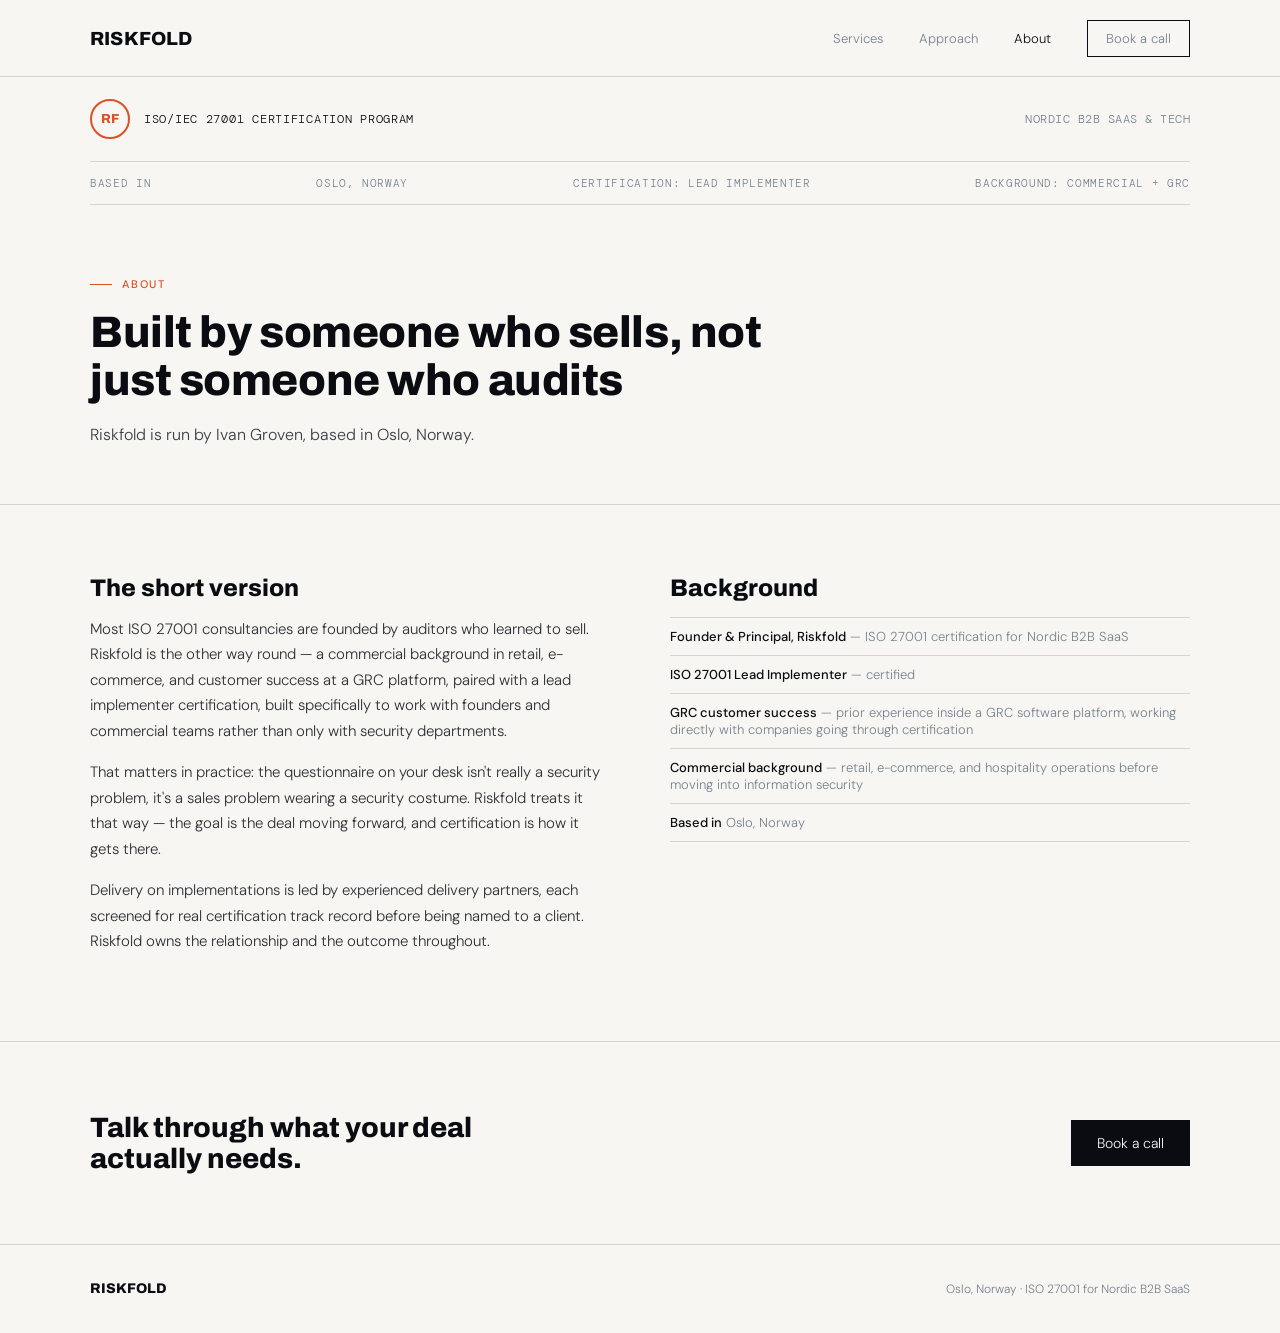
==== about.html @ 36ae2f42 "Add files via upload added favicons" ====
<!DOCTYPE html>
<html lang="en">
<head>
<meta charset="UTF-8">
<meta name="viewport" content="width=device-width, initial-scale=1">
<title>About — Riskfold</title>
<meta name="description" content="Riskfold is built and run by Ivan Groven, based in Oslo, Norway.">
<link rel="preconnect" href="https://fonts.googleapis.com">
<link href="https://fonts.googleapis.com/css2?family=Archivo:wght@500;700;800;900&family=DM+Sans:opsz,wght@9..40,300;9..40,400;9..40,500&family=DM+Mono:wght@400;500&display=swap" rel="stylesheet">
<link rel="stylesheet" href="styles.css">
<script>
  window.va = window.va || function () { (window.vaq = window.vaq || []).push(arguments); };
</script>
<script defer src="/_vercel/insights/script.js"></script>
<link rel="icon" href="favicon.ico" sizes="any">
<link rel="icon" type="image/png" sizes="32x32" href="favicon-32x32.png">
<link rel="icon" type="image/png" sizes="16x16" href="favicon-16x16.png">
<link rel="apple-touch-icon" sizes="180x180" href="apple-touch-icon.png">
</head>
<body>

<nav>
  <div class="wrap">
    <a class="word" href="index.html">RISKFOLD</a>
    <div class="navlinks">
      <a href="services.html">Services</a>
      <a href="approach.html">Approach</a>
      <a href="about.html" class="active">About</a>
      <a class="nav-cta" href="contact.html">Book a call</a>
    </div>
  </div>
</nav>

<div class="wrap">
  <div class="badgebar">
    <div class="badgebar-l"><div class="badge-circle">RF</div><div class="badgebar-tag">ISO/IEC 27001 Certification Program</div></div>
    <div class="badgebar-r">Nordic B2B SaaS &amp; Tech</div>
  </div>
  <div class="specbar">
    <span>Based In</span>
    <span>Oslo, Norway</span>
    <span>Certification: Lead Implementer</span>
    <span>Background: Commercial + GRC</span>
  </div>
</div>

<section class="pagehead">
  <div class="wrap">
    <div class="eyebrow">About</div>
    <h1 class="page-h disp">Built by someone who sells, not just someone who audits</h1>
    <p class="page-sub">Riskfold is run by Ivan Groven, based in Oslo, Norway.</p>
  </div>
</section>

<section class="bio">
  <div class="wrap bio-grid">
    <div>
      <h2 class="disp">The short version</h2>
      <p>Most ISO 27001 consultancies are founded by auditors who learned to sell. Riskfold is the other way round — a commercial background in retail, e-commerce, and customer success at a GRC platform, paired with a lead implementer certification, built specifically to work with founders and commercial teams rather than only with security departments.</p>
      <p>That matters in practice: the questionnaire on your desk isn't really a security problem, it's a sales problem wearing a security costume. Riskfold treats it that way — the goal is the deal moving forward, and certification is how it gets there.</p>
      <p>Delivery on implementations is led by experienced delivery partners, each screened for real certification track record before being named to a client. Riskfold owns the relationship and the outcome throughout.</p>
    </div>
    <div>
      <h2 class="disp">Background</h2>
      <ul class="creds">
        <li><b>Founder &amp; Principal, Riskfold</b> — ISO 27001 certification for Nordic B2B SaaS</li>
        <li><b>ISO 27001 Lead Implementer</b> — certified</li>
        <li><b>GRC customer success</b> — prior experience inside a GRC software platform, working directly with companies going through certification</li>
        <li><b>Commercial background</b> — retail, e-commerce, and hospitality operations before moving into information security</li>
        <li><b>Based in</b> Oslo, Norway</li>
      </ul>
    </div>
  </div>
</section>

<section class="strip">
  <div class="wrap strip-grid">
    <div class="strip-h disp">Talk through what your deal actually needs.</div>
    <a class="cta-primary" href="contact.html">Book a call</a>
  </div>
</section>

<footer>
  <div class="wrap foot-grid">
    <div class="foot-word">RISKFOLD</div>
    <div class="foot-meta">Oslo, Norway · ISO 27001 for Nordic B2B SaaS</div>
  </div>
</footer>

</body>
</html>
---- styles.css ----
:root{
  --paper:#F7F6F3;
  --ink:#0A0C12;
  --steel:#76828E;
  --hairline:#D8D5CE;
  --accent:#DB5227;
  --dark:#0A0C12;
  --dark-line:#2B2E38;
}
*{box-sizing:border-box;margin:0;padding:0;}
html{scroll-behavior:smooth;}
body{
  background:var(--paper);
  color:var(--ink);
  font-family:'DM Sans',sans-serif;
  font-weight:300;
  -webkit-font-smoothing:antialiased;
}
.disp{font-family:'Archivo',sans-serif;}
.mono{font-family:'DM Mono',monospace;}
a{color:inherit;}
.wrap{max-width:1180px;margin:0 auto;padding:0 40px;}
@media (max-width:720px){ .wrap{padding:0 20px;} }

/* NAV */
nav{border-bottom:1px solid var(--hairline);}
nav .wrap{display:flex;align-items:center;justify-content:space-between;height:76px;}
.word{font-family:'Archivo',sans-serif;font-weight:800;font-size:19px;letter-spacing:.01em;text-decoration:none;color:var(--ink);}
.navlinks{display:flex;gap:36px;align-items:center;}
.navlinks a{font-size:13px;color:var(--steel);text-decoration:none;}
.navlinks a:hover, .navlinks a.active{color:var(--ink);}
.nav-cta{
  font-size:13px;color:var(--ink);border:1px solid var(--ink);padding:9px 18px;
  text-decoration:none;transition:background .15s,color .15s;
}
.nav-cta:hover{background:var(--accent);border-color:var(--accent);color:var(--paper);}
@media (max-width:720px){ .navlinks a:not(.nav-cta){display:none;} }

/* BADGE / SPEC BAR (all pages) */
.badgebar{padding:22px 0;border-bottom:1px solid var(--hairline);display:flex;justify-content:space-between;align-items:center;gap:16px;flex-wrap:wrap;}
.badgebar-l{display:flex;align-items:center;gap:14px;}
.badge-circle{width:40px;height:40px;flex:none;border-radius:50%;border:2px solid var(--accent);display:flex;align-items:center;justify-content:center;font-family:'Archivo',sans-serif;font-weight:800;font-size:13px;letter-spacing:-0.01em;color:var(--accent);}
.badgebar-tag{font-family:'DM Mono',monospace;font-size:12px;letter-spacing:.06em;text-transform:uppercase;color:var(--ink);}
.badgebar-r{font-family:'DM Mono',monospace;font-size:12px;letter-spacing:.04em;text-transform:uppercase;color:var(--steel);}
@media (max-width:720px){ .badgebar-r{display:none;} }
.specbar{padding:14px 0;border-bottom:1px solid var(--hairline);display:flex;justify-content:space-between;flex-wrap:wrap;gap:10px 24px;}
.specbar span{font-family:'DM Mono',monospace;font-size:11px;letter-spacing:.06em;color:var(--steel);text-transform:uppercase;}
@media (max-width:900px){ .specbar span:nth-child(n+3){display:none;} }

/* PAGE HEADER (interior pages) */
.pagehead{padding:72px 0 56px;border-bottom:1px solid var(--hairline);}
.eyebrow{
  font-size:11px;letter-spacing:.16em;text-transform:uppercase;color:var(--accent);
  font-weight:500;margin-bottom:18px;display:flex;align-items:center;gap:10px;
}
.eyebrow::before{content:'';width:22px;height:1px;background:var(--accent);}
h1.page-h{font-size:44px;line-height:1.08;font-weight:800;letter-spacing:-.01em;margin-bottom:18px;max-width:760px;}
@media (max-width:720px){ h1.page-h{font-size:32px;} }
.page-sub{font-size:16px;line-height:1.6;color:#3A3D44;max-width:560px;}

/* HERO (home only) */
.hero{padding:96px 0 80px;border-bottom:1px solid var(--hairline);}
.hero-grid{display:grid;grid-template-columns:1.15fr 0.85fr;gap:60px;align-items:center;}
@media (max-width:900px){ .hero-grid{grid-template-columns:1fr;} }
h1.hero-h{font-size:56px;line-height:1.04;font-weight:800;letter-spacing:-.01em;margin-bottom:22px;}
@media (max-width:720px){ h1.hero-h{font-size:38px;} }
.hero-sub{font-size:16px;line-height:1.6;color:#3A3D44;max-width:440px;margin-bottom:32px;}
.cta-row{display:flex;gap:14px;align-items:center;flex-wrap:wrap;}
.cta-primary{
  background:var(--ink);color:var(--paper);font-size:14px;padding:14px 26px;
  text-decoration:none;display:inline-block;transition:background .15s;border:none;cursor:pointer;
  font-family:'DM Sans',sans-serif;
}
.cta-primary:hover{background:var(--accent);}
.cta-secondary{font-size:14px;color:var(--ink);text-decoration:none;border-bottom:1px solid var(--ink);padding-bottom:2px;}
.schematic{width:100%;height:auto;}

/* STATS */
.stats{padding:64px 0;border-bottom:1px solid var(--hairline);}
.stats-head{font-size:14px;color:var(--steel);max-width:520px;margin-bottom:44px;line-height:1.6;}
.stat-row{display:grid;grid-template-columns:repeat(3,1fr);gap:40px;}
@media (max-width:720px){ .stat-row{grid-template-columns:1fr;gap:32px;} }
.stat{border-left:1px solid var(--hairline);padding-left:20px;}
.stat-num{font-family:'Archivo',sans-serif;font-weight:800;font-size:42px;line-height:1;
  font-variant-numeric:tabular-nums;letter-spacing:-.01em;}
.stat-num .accent{color:var(--accent);}
.stat-label{font-size:13px;color:var(--steel);margin-top:10px;line-height:1.5;}

/* SPEC / SIGNATURE TABLE */
.spec{background:var(--dark);color:#EDEDEB;padding:80px 0;}
.spec-head{margin-bottom:44px;}
.spec-eyebrow{font-size:11px;letter-spacing:.16em;text-transform:uppercase;color:var(--accent);font-weight:500;margin-bottom:14px;}
.spec-title{font-family:'Archivo',sans-serif;font-weight:800;font-size:32px;margin-bottom:10px;}
.spec-desc{font-size:14px;color:#9BA0AA;max-width:460px;line-height:1.6;}
.spec-table{width:100%;border-collapse:collapse;font-size:13.5px;}
.spec-table th{text-align:left;font-family:'Archivo',sans-serif;font-weight:700;font-size:14px;
  padding:16px 18px;border-bottom:1px solid var(--dark-line);vertical-align:bottom;}
.spec-table th.tier-h{color:#fff;}
.spec-table th.tier-h .sub{display:block;font-family:'DM Sans',sans-serif;font-weight:300;font-size:11.5px;color:#9BA0AA;margin-top:5px;}
.spec-table td{padding:14px 18px;border-bottom:1px solid var(--dark-line);color:#C7CAD1;vertical-align:top;}
.spec-table td:first-child, .spec-table th:first-child{color:#8B909A;font-size:12px;text-transform:uppercase;letter-spacing:.06em;width:150px;}
.spec-table tr td.featured, .spec-table th.featured{background:rgba(219,82,39,0.08);}
.spec-table th.featured{color:#fff;}
.spec-table .tag{font-size:10px;letter-spacing:.08em;text-transform:uppercase;color:var(--accent);display:block;margin-bottom:4px;}
@media (max-width:900px){
  .spec-table{font-size:12px;}
  .spec-table td, .spec-table th{padding:10px 10px;}
  .spec-table td:first-child, .spec-table th:first-child{width:90px;}
}

/* SERVICE TIER CARDS (services page) */
.tiers{padding:70px 0;border-bottom:1px solid var(--hairline);}
.tier-list{display:flex;flex-direction:column;}
.tier-card{display:grid;grid-template-columns:44px 1fr 220px;gap:28px;padding:36px 0;border-top:1px solid var(--hairline);}
.tier-card:last-child{border-bottom:1px solid var(--hairline);}
@media (max-width:800px){ .tier-card{grid-template-columns:1fr;gap:12px;} }
.tier-idx{font-family:'DM Mono',monospace;font-size:13px;color:var(--steel);padding-top:4px;}
.tier-body h3{font-family:'Archivo',sans-serif;font-weight:700;font-size:21px;margin-bottom:8px;}
.tier-body p{font-size:14.5px;line-height:1.65;color:#3A3D44;max-width:520px;margin-bottom:14px;}
.tier-body .cta-primary{padding:13px 110px;font-size:13px;display:table;margin:4px auto 0;}
.tier-meta{font-size:12px;color:var(--steel);text-align:right;}
.tier-meta span{display:block;margin-bottom:6px;}
.tier-meta b{color:var(--ink);font-weight:500;display:block;}
@media (max-width:800px){ .tier-meta{text-align:left;} .tier-body .cta-primary{margin:4px 0 0;} }

/* TIMELINE (approach page) */
.timeline{padding:70px 0;border-bottom:1px solid var(--hairline);}
.tl-item{display:grid;grid-template-columns:80px 1fr;gap:24px;padding:28px 0;border-top:1px solid var(--hairline);}
.tl-item:last-child{border-bottom:1px solid var(--hairline);}
@media (max-width:700px){ .tl-item{grid-template-columns:1fr;gap:6px;} }
.tl-num{font-family:'Archivo',sans-serif;font-weight:800;font-size:22px;color:var(--accent);}
.tl-body h3{font-family:'Archivo',sans-serif;font-weight:700;font-size:17px;margin-bottom:8px;}
.tl-body p{font-size:14px;line-height:1.65;color:#3A3D44;max-width:600px;}

/* CALLOUT (used on approach/about) */
.callout{background:#EFEDE7;border-left:2px solid var(--accent);padding:24px 28px;margin:0 0 4px;}
.callout p{font-size:14px;line-height:1.65;color:#2E3036;}
.callout p strong{color:var(--ink);}

/* ABOUT bio */
.bio{padding:70px 0;border-bottom:1px solid var(--hairline);}
.bio-grid{display:grid;grid-template-columns:1fr 1fr;gap:60px;}
@media (max-width:800px){ .bio-grid{grid-template-columns:1fr;} }
.bio-grid h2{font-family:'Archivo',sans-serif;font-weight:800;font-size:24px;margin-bottom:16px;}
.bio-grid p{font-size:15px;line-height:1.7;color:#2E3036;margin-bottom:16px;}
.creds{list-style:none;margin-top:8px;}
.creds li{font-size:13px;color:var(--steel);padding:10px 0;border-top:1px solid var(--hairline);}
.creds li:last-child{border-bottom:1px solid var(--hairline);}
.creds li b{color:var(--ink);font-weight:500;}

/* CONTACT */
.contact-wrap{padding:70px 0;border-bottom:1px solid var(--hairline);}
.contact-grid{display:grid;grid-template-columns:1fr 1fr;gap:60px;}
@media (max-width:800px){ .contact-grid{grid-template-columns:1fr;} }
.contact-info h2{font-family:'Archivo',sans-serif;font-weight:800;font-size:22px;margin-bottom:14px;}
.contact-info p{font-size:14.5px;line-height:1.7;color:#3A3D44;margin-bottom:26px;max-width:400px;}
.contact-list{list-style:none;}
.contact-list li{padding:12px 0;border-top:1px solid var(--hairline);font-size:13.5px;}
.contact-list li:last-child{border-bottom:1px solid var(--hairline);}
.contact-list span{display:block;color:var(--steel);font-size:11px;text-transform:uppercase;letter-spacing:.06em;margin-bottom:3px;}
.contact-list a{text-decoration:none;color:var(--ink);}
.contact-list a:hover{color:var(--accent);}

.form-group{margin-bottom:18px;}
.form-group label{display:block;font-size:12px;color:var(--steel);text-transform:uppercase;letter-spacing:.06em;margin-bottom:7px;}
.form-group input, .form-group textarea{
  width:100%;border:1px solid var(--hairline);background:#fff;padding:12px 14px;
  font-family:'DM Sans',sans-serif;font-size:14px;color:var(--ink);outline:none;
}
.form-group input:focus, .form-group textarea:focus{border-color:var(--ink);}
.form-group textarea{resize:vertical;min-height:110px;}
.form-note{font-size:12px;color:var(--steel);margin-top:14px;}

/* CTA STRIP */
.strip{padding:70px 0;border-bottom:1px solid var(--hairline);}
.strip-grid{display:flex;justify-content:space-between;align-items:center;gap:30px;flex-wrap:wrap;}
.strip-h{font-family:'Archivo',sans-serif;font-weight:800;font-size:28px;max-width:480px;}

/* FOOTER */
footer{padding:36px 0;}
.foot-grid{display:flex;justify-content:space-between;align-items:center;flex-wrap:wrap;gap:12px;}
.foot-word{font-family:'Archivo',sans-serif;font-weight:800;font-size:14px;}
.foot-meta{font-size:12px;color:var(--steel);}
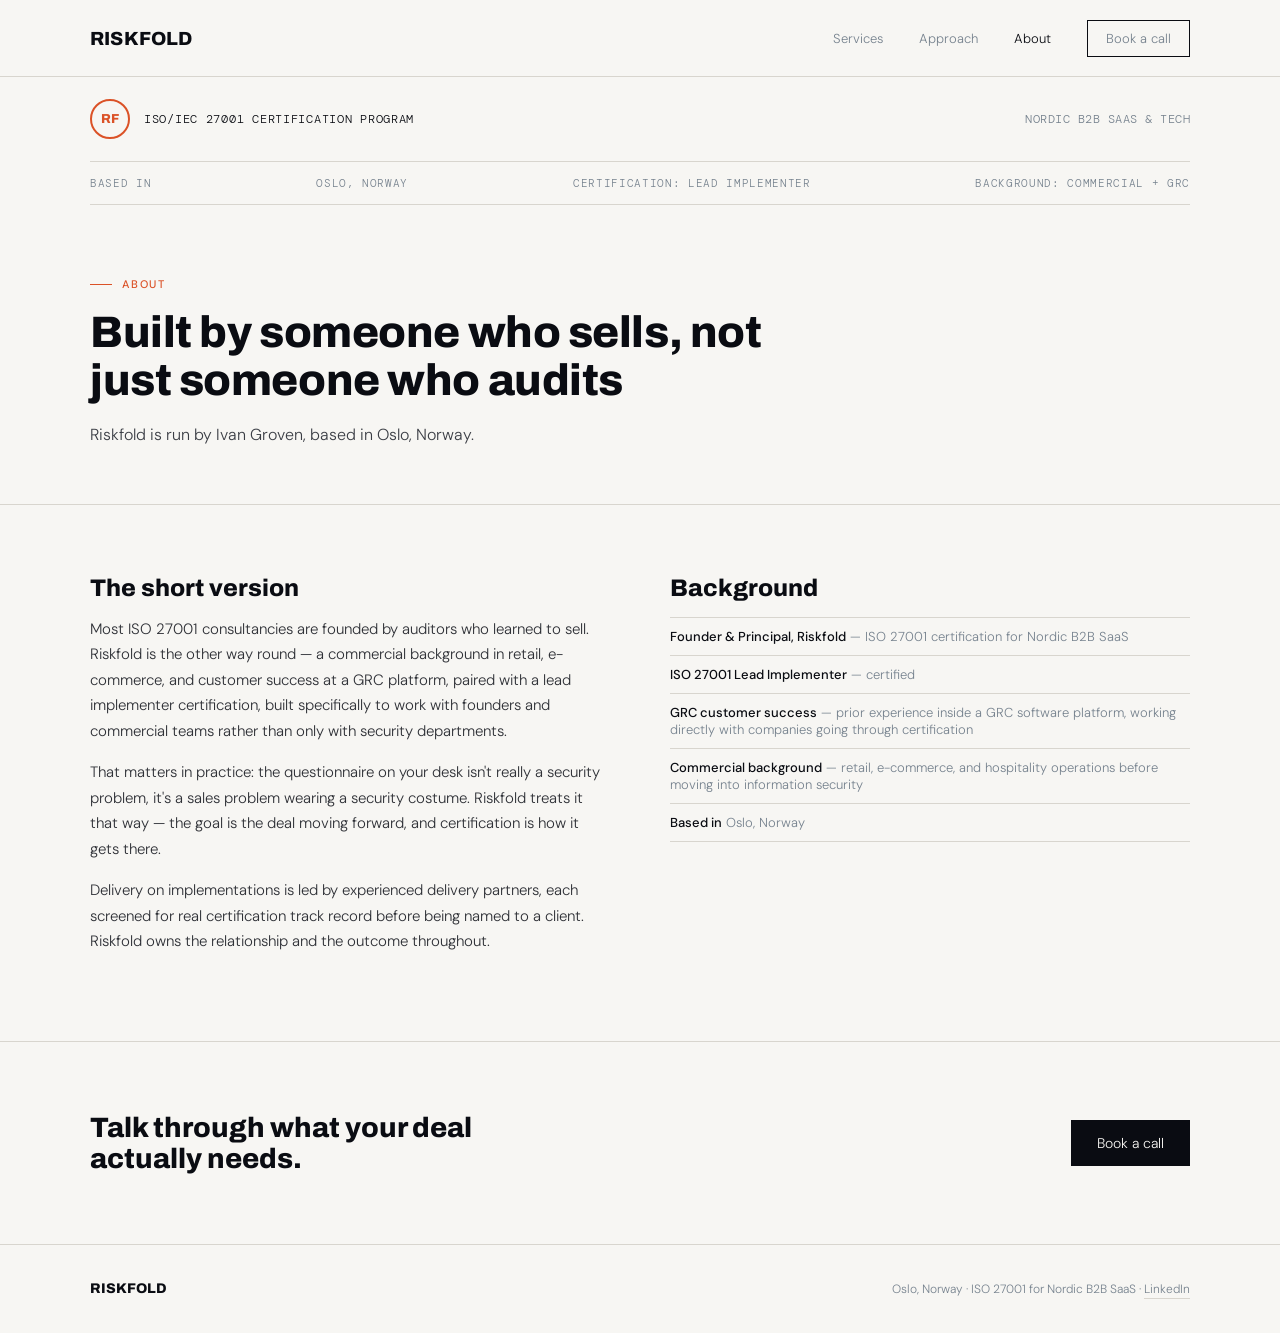
==== commit 79e7385c: "updated with linkedin" ====
--- a/about.html
+++ b/about.html
@@ -16,6 +16,7 @@
 <link rel="icon" type="image/png" sizes="32x32" href="favicon-32x32.png">
 <link rel="icon" type="image/png" sizes="16x16" href="favicon-16x16.png">
 <link rel="apple-touch-icon" sizes="180x180" href="apple-touch-icon.png">
+<script src="nav.js" defer></script>
 </head>
 <body>
 
@@ -28,12 +29,22 @@
       <a href="about.html" class="active">About</a>
       <a class="nav-cta" href="contact.html">Book a call</a>
     </div>
+    <button class="nav-toggle" aria-label="Open menu" aria-expanded="false">
+      <span></span><span></span><span></span>
+    </button>
   </div>
 </nav>
+<div class="mobile-menu" id="mobileMenu">
+  <a href="index.html">Home</a>
+  <a href="services.html">Services</a>
+  <a href="approach.html">Approach</a>
+  <a href="about.html">About</a>
+  <a class="nav-cta-mobile" href="contact.html">Book a call</a>
+</div>
 
 <div class="wrap">
   <div class="badgebar">
-    <div class="badgebar-l"><div class="badge-circle">RF</div><div class="badgebar-tag">ISO/IEC 27001 Certification Program</div></div>
+    <div class="badgebar-l"><a class="badge-circle" href="https://www.linkedin.com/company/riskfold" target="_blank" rel="noopener" aria-label="Riskfold on LinkedIn">RF</a><div class="badgebar-tag">ISO/IEC 27001 Certification Program</div></div>
     <div class="badgebar-r">Nordic B2B SaaS &amp; Tech</div>
   </div>
   <div class="specbar">
@@ -83,7 +94,7 @@
 <footer>
   <div class="wrap foot-grid">
     <div class="foot-word">RISKFOLD</div>
-    <div class="foot-meta">Oslo, Norway · ISO 27001 for Nordic B2B SaaS</div>
+    <div class="foot-meta">Oslo, Norway · ISO 27001 for Nordic B2B SaaS · <a href="https://www.linkedin.com/company/riskfold" target="_blank" rel="noopener">LinkedIn</a></div>
   </div>
 </footer>
 
--- a/styles.css
+++ b/styles.css
@@ -9,13 +9,19 @@
 }
 *{box-sizing:border-box;margin:0;padding:0;}
 html{scroll-behavior:smooth;}
+html{overflow-x:hidden;}
+body{max-width:100%;}
 body{
   background:var(--paper);
   color:var(--ink);
   font-family:'DM Sans',sans-serif;
   font-weight:300;
   -webkit-font-smoothing:antialiased;
-}
+  cursor: url("data:image/svg+xml;utf8,<svg xmlns='http://www.w3.org/2000/svg' width='24' height='24' viewBox='0 0 24 24'><line x1='12' y1='0' x2='12' y2='4' stroke='%230A0C12' stroke-width='1.3'/><line x1='12' y1='20' x2='12' y2='24' stroke='%230A0C12' stroke-width='1.3'/><line x1='0' y1='12' x2='4' y2='12' stroke='%230A0C12' stroke-width='1.3'/><line x1='20' y1='12' x2='24' y2='12' stroke='%230A0C12' stroke-width='1.3'/><circle cx='12' cy='12' r='8' fill='none' stroke='%230A0C12' stroke-width='1.1'/><circle cx='12' cy='12' r='1.8' fill='%23DB5227'/></svg>") 12 12, crosshair;
+}
+a, button, .nav-toggle, [role="button"]{ cursor: pointer; }
+input, textarea{ cursor: text; }
+@media (hover: none){ body{ cursor: auto; } }
 .disp{font-family:'Archivo',sans-serif;}
 .mono{font-family:'DM Mono',monospace;}
 a{color:inherit;}
@@ -23,7 +29,7 @@
 @media (max-width:720px){ .wrap{padding:0 20px;} }
 
 /* NAV */
-nav{border-bottom:1px solid var(--hairline);}
+nav{border-bottom:1px solid var(--hairline);position:sticky;top:0;z-index:100;background:var(--paper);}
 nav .wrap{display:flex;align-items:center;justify-content:space-between;height:76px;}
 .word{font-family:'Archivo',sans-serif;font-weight:800;font-size:19px;letter-spacing:.01em;text-decoration:none;color:var(--ink);}
 .navlinks{display:flex;gap:36px;align-items:center;}
@@ -34,12 +40,39 @@
   text-decoration:none;transition:background .15s,color .15s;
 }
 .nav-cta:hover{background:var(--accent);border-color:var(--accent);color:var(--paper);}
-@media (max-width:720px){ .navlinks a:not(.nav-cta){display:none;} }
+@media (max-width:720px){ .navlinks{display:none;} }
+
+.nav-toggle{
+  display:none;
+  flex-direction:column;
+  justify-content:center;
+  align-items:flex-end;
+  gap:5px;
+  width:32px;height:32px;
+  background:none;border:none;cursor:pointer;padding:0;
+  flex:none;
+}
+.nav-toggle span{
+  display:block;width:24px;height:2px;background:var(--ink);
+  transition:transform .2s ease, opacity .2s ease;
+}
+.nav-toggle.open span:nth-child(1){transform:translateY(7px) rotate(45deg);}
+.nav-toggle.open span:nth-child(2){opacity:0;}
+.nav-toggle.open span:nth-child(3){transform:translateY(-7px) rotate(-45deg);width:24px;}
+@media (max-width:720px){ .nav-toggle{display:flex;} }
+
+.mobile-menu{display:none;flex-direction:column;border-bottom:1px solid var(--hairline);background:var(--paper);position:fixed;top:76px;left:0;right:0;z-index:99;max-height:calc(100vh - 76px);overflow-y:auto;}
+.mobile-menu.open{display:flex;}
+.mobile-menu a{padding:16px 20px;font-size:15px;color:var(--ink);text-decoration:none;border-top:1px solid var(--hairline);}
+.mobile-menu a:first-child{border-top:none;}
+.mobile-menu a.nav-cta-mobile{color:var(--accent);font-weight:500;}
+@media (min-width:721px){ .mobile-menu{display:none !important;} }
 
 /* BADGE / SPEC BAR (all pages) */
 .badgebar{padding:22px 0;border-bottom:1px solid var(--hairline);display:flex;justify-content:space-between;align-items:center;gap:16px;flex-wrap:wrap;}
 .badgebar-l{display:flex;align-items:center;gap:14px;}
-.badge-circle{width:40px;height:40px;flex:none;border-radius:50%;border:2px solid var(--accent);display:flex;align-items:center;justify-content:center;font-family:'Archivo',sans-serif;font-weight:800;font-size:13px;letter-spacing:-0.01em;color:var(--accent);}
+.badge-circle{width:40px;height:40px;flex:none;border-radius:50%;border:2px solid var(--accent);display:flex;align-items:center;justify-content:center;font-family:'Archivo',sans-serif;font-weight:800;font-size:13px;letter-spacing:-0.01em;color:var(--accent);text-decoration:none;transition:background .15s,color .15s;}
+.badge-circle:hover{background:var(--accent);color:#fff;}
 .badgebar-tag{font-family:'DM Mono',monospace;font-size:12px;letter-spacing:.06em;text-transform:uppercase;color:var(--ink);}
 .badgebar-r{font-family:'DM Mono',monospace;font-size:12px;letter-spacing:.04em;text-transform:uppercase;color:var(--steel);}
 @media (max-width:720px){ .badgebar-r{display:none;} }
@@ -73,6 +106,8 @@
 }
 .cta-primary:hover{background:var(--accent);}
 .cta-secondary{font-size:14px;color:var(--ink);text-decoration:none;border-bottom:1px solid var(--ink);padding-bottom:2px;}
+.cta-secondary-light{font-size:14px;color:#EDEDEB;text-decoration:none;border-bottom:1px solid #5A5F6A;padding-bottom:2px;display:inline-block;margin-top:18px;transition:color .15s,border-color .15s;}
+.cta-secondary-light:hover{color:var(--accent);border-color:var(--accent);}
 .schematic{width:100%;height:auto;}
 
 /* STATS */
@@ -92,7 +127,24 @@
 .spec-eyebrow{font-size:11px;letter-spacing:.16em;text-transform:uppercase;color:var(--accent);font-weight:500;margin-bottom:14px;}
 .spec-title{font-family:'Archivo',sans-serif;font-weight:800;font-size:32px;margin-bottom:10px;}
 .spec-desc{font-size:14px;color:#9BA0AA;max-width:460px;line-height:1.6;}
-.spec-table{width:100%;border-collapse:collapse;font-size:13.5px;}
+.table-scroll{overflow-x:auto;-webkit-overflow-scrolling:touch;margin:0 -4px;padding:0 4px;}
+.spec-table{width:100%;min-width:640px;border-collapse:collapse;font-size:13.5px;}
+@media (max-width:720px){ .table-scroll{display:none;} }
+
+.spec-cards{display:none;}
+@media (max-width:720px){
+  .spec-cards{display:flex;flex-direction:column;gap:14px;}
+}
+.spec-card{border:1px solid var(--dark-line);padding:18px;}
+.spec-card.featured{border-color:var(--accent);background:rgba(219,82,39,0.08);}
+.spec-card-head{margin-bottom:10px;padding-bottom:12px;border-bottom:1px solid var(--dark-line);}
+.spec-card-head .tag{font-size:10px;letter-spacing:.08em;text-transform:uppercase;color:var(--accent);display:block;margin-bottom:4px;}
+.spec-card-head h3{font-family:'Archivo',sans-serif;font-weight:700;font-size:17px;color:#fff;margin-bottom:4px;}
+.spec-card-sub{font-family:'DM Sans',sans-serif;font-weight:300;font-size:12px;color:#9BA0AA;}
+.spec-card-row{display:flex;justify-content:space-between;align-items:baseline;gap:12px;padding:9px 0;border-top:1px solid var(--dark-line);font-size:13px;}
+.spec-card-row:first-of-type{border-top:none;}
+.spec-card-row span:first-child{color:#8B909A;font-size:11px;text-transform:uppercase;letter-spacing:.06em;flex:none;width:90px;}
+.spec-card-row span:last-child{color:#C7CAD1;text-align:right;}
 .spec-table th{text-align:left;font-family:'Archivo',sans-serif;font-weight:700;font-size:14px;
   padding:16px 18px;border-bottom:1px solid var(--dark-line);vertical-align:bottom;}
 .spec-table th.tier-h{color:#fff;}
@@ -181,3 +233,5 @@
 .foot-grid{display:flex;justify-content:space-between;align-items:center;flex-wrap:wrap;gap:12px;}
 .foot-word{font-family:'Archivo',sans-serif;font-weight:800;font-size:14px;}
 .foot-meta{font-size:12px;color:var(--steel);}
+.foot-meta a{color:var(--steel);text-decoration:none;border-bottom:1px solid var(--hairline);padding-bottom:1px;transition:color .15s,border-color .15s;}
+.foot-meta a:hover{color:var(--accent);border-color:var(--accent);}
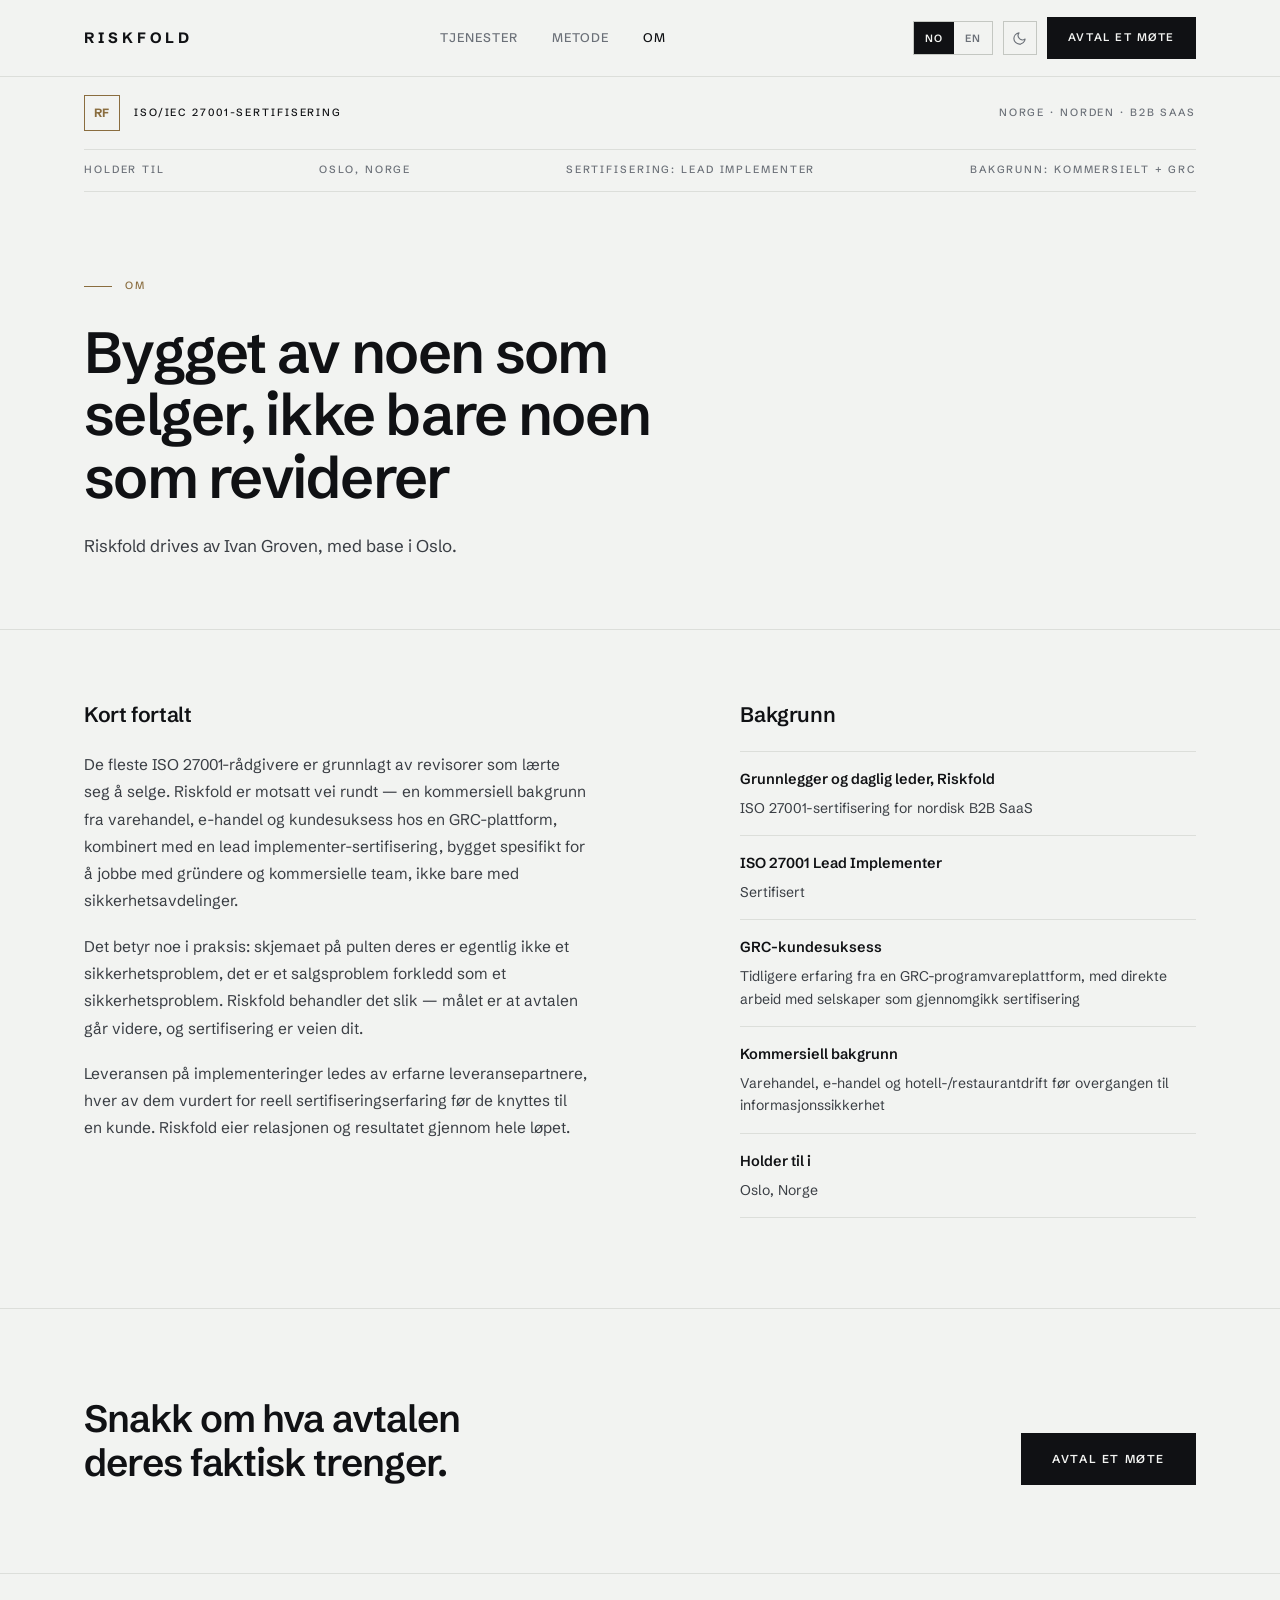
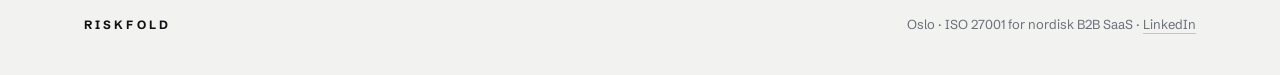
==== commit 3c7dff3b: "Riskfold V.2 Full site in Norwegian with toggle. Day/night toggle" ====
--- a/about.html
+++ b/about.html
@@ -1,14 +1,16 @@
 <!DOCTYPE html>
-<html lang="en">
+<html lang="nb" data-theme="light" data-lang="no">
 <head>
 <meta charset="UTF-8">
 <meta name="viewport" content="width=device-width, initial-scale=1">
-<title>About — Riskfold</title>
-<meta name="description" content="Riskfold is built and run by Ivan Groven, based in Oslo, Norway.">
+<title data-en="About — Riskfold">Om — Riskfold</title>
+<meta name="description" content="Riskfold bygges og drives av Ivan Groven, med base i Oslo." data-en="Riskfold is built and run by Ivan Groven, based in Oslo, Norway.">
 <link rel="preconnect" href="https://fonts.googleapis.com">
-<link href="https://fonts.googleapis.com/css2?family=Archivo:wght@500;700;800;900&family=DM+Sans:opsz,wght@9..40,300;9..40,400;9..40,500&family=DM+Mono:wght@400;500&display=swap" rel="stylesheet">
+<link rel="preconnect" href="https://fonts.gstatic.com" crossorigin>
+<link href="https://fonts.googleapis.com/css2?family=Schibsted+Grotesk:wght@400;500;600;700&display=swap" rel="stylesheet">
 <link rel="stylesheet" href="styles.css">
 <script>
+  (function(){try{var t=localStorage.getItem('rf-theme')||'light';document.documentElement.setAttribute('data-theme',t);}catch(e){}})();
   window.va = window.va || function () { (window.vaq = window.vaq || []).push(arguments); };
 </script>
 <script defer src="/_vercel/insights/script.js"></script>
@@ -22,63 +24,76 @@
 
 <nav>
   <div class="wrap">
-    <a class="word" href="index.html">RISKFOLD</a>
+    <a class="word" href="index.html">Riskfold</a>
     <div class="navlinks">
-      <a href="services.html">Services</a>
-      <a href="approach.html">Approach</a>
-      <a href="about.html" class="active">About</a>
-      <a class="nav-cta" href="contact.html">Book a call</a>
+      <a href="services.html" data-en="Services">Tjenester</a>
+      <a href="approach.html" data-en="Approach">Metode</a>
+      <a href="about.html" class="active" data-en="About">Om</a>
     </div>
-    <button class="nav-toggle" aria-label="Open menu" aria-expanded="false">
-      <span></span><span></span><span></span>
-    </button>
+    <div class="nav-tools">
+      <div class="switch lang-switch" role="group" aria-label="Språk / Language">
+        <button type="button" data-lang="no" aria-pressed="true">NO</button>
+        <button type="button" data-lang="en" aria-pressed="false">EN</button>
+      </div>
+      <button class="theme-btn" type="button" aria-label="Bytt til mørkt tema">
+        <svg class="icon-moon" viewBox="0 0 24 24" fill="none" stroke="currentColor" stroke-width="1.8" stroke-linecap="round" stroke-linejoin="round" aria-hidden="true"><path d="M21 12.79A9 9 0 1 1 11.21 3 7 7 0 0 0 21 12.79z"/></svg>
+        <svg class="icon-sun" viewBox="0 0 24 24" fill="none" stroke="currentColor" stroke-width="1.8" stroke-linecap="round" stroke-linejoin="round" aria-hidden="true"><circle cx="12" cy="12" r="4.2"/><path d="M12 2v2.4M12 19.6V22M4.2 4.2l1.7 1.7M18.1 18.1l1.7 1.7M2 12h2.4M19.6 12H22M4.2 19.8l1.7-1.7M18.1 5.9l1.7-1.7"/></svg>
+      </button>
+      <a class="nav-cta" href="contact.html" data-en="Book a call">Avtal et møte</a>
+      <button class="nav-toggle" aria-label="Åpne meny" aria-expanded="false">
+        <span></span><span></span><span></span>
+      </button>
+    </div>
   </div>
 </nav>
 <div class="mobile-menu" id="mobileMenu">
-  <a href="index.html">Home</a>
-  <a href="services.html">Services</a>
-  <a href="approach.html">Approach</a>
-  <a href="about.html">About</a>
-  <a class="nav-cta-mobile" href="contact.html">Book a call</a>
+  <a href="index.html" data-en="Home">Hjem</a>
+  <a href="services.html" data-en="Services">Tjenester</a>
+  <a href="approach.html" data-en="Approach">Metode</a>
+  <a href="about.html" data-en="About">Om</a>
+  <a class="nav-cta-mobile" href="contact.html" data-en="Book a call">Avtal et møte</a>
 </div>
 
 <div class="wrap">
-  <div class="badgebar">
-    <div class="badgebar-l"><a class="badge-circle" href="https://www.linkedin.com/company/riskfold" target="_blank" rel="noopener" aria-label="Riskfold on LinkedIn">RF</a><div class="badgebar-tag">ISO/IEC 27001 Certification Program</div></div>
-    <div class="badgebar-r">Nordic B2B SaaS &amp; Tech</div>
+  <div class="masthead">
+    <div class="masthead-l">
+      <a class="mark" href="https://www.linkedin.com/company/riskfold" target="_blank" rel="noopener" aria-label="Riskfold på LinkedIn">RF</a>
+      <div class="masthead-tag label" data-en="ISO/IEC 27001 certification">ISO/IEC 27001-sertifisering</div>
+    </div>
+    <div class="masthead-r label" data-en="Norway · Nordics · B2B SaaS">Norge · Norden · B2B SaaS</div>
   </div>
   <div class="specbar">
-    <span>Based In</span>
-    <span>Oslo, Norway</span>
-    <span>Certification: Lead Implementer</span>
-    <span>Background: Commercial + GRC</span>
+    <span class="label" data-en="Based in">Holder til</span>
+    <span class="label" data-en="Oslo, Norway">Oslo, Norge</span>
+    <span class="label" data-en="Certification: Lead Implementer">Sertifisering: Lead Implementer</span>
+    <span class="label" data-en="Background: Commercial + GRC">Bakgrunn: Kommersielt + GRC</span>
   </div>
 </div>
 
 <section class="pagehead">
   <div class="wrap">
-    <div class="eyebrow">About</div>
-    <h1 class="page-h disp">Built by someone who sells, not just someone who audits</h1>
-    <p class="page-sub">Riskfold is run by Ivan Groven, based in Oslo, Norway.</p>
+    <div class="hero-eyebrow label" data-en="About">Om</div>
+    <h1 class="page-h" data-en="Built by someone who sells, not just someone who audits">Bygget av noen som selger, ikke bare noen som reviderer</h1>
+    <p class="page-sub" data-en="Riskfold is run by Ivan Groven, based in Oslo, Norway.">Riskfold drives av Ivan Groven, med base i Oslo.</p>
   </div>
 </section>
 
 <section class="bio">
   <div class="wrap bio-grid">
     <div>
-      <h2 class="disp">The short version</h2>
-      <p>Most ISO 27001 consultancies are founded by auditors who learned to sell. Riskfold is the other way round — a commercial background in retail, e-commerce, and customer success at a GRC platform, paired with a lead implementer certification, built specifically to work with founders and commercial teams rather than only with security departments.</p>
-      <p>That matters in practice: the questionnaire on your desk isn't really a security problem, it's a sales problem wearing a security costume. Riskfold treats it that way — the goal is the deal moving forward, and certification is how it gets there.</p>
-      <p>Delivery on implementations is led by experienced delivery partners, each screened for real certification track record before being named to a client. Riskfold owns the relationship and the outcome throughout.</p>
+      <h2 data-en="The short version">Kort fortalt</h2>
+      <p data-en="Most ISO 27001 consultancies are founded by auditors who learned to sell. Riskfold runs the other way round — a commercial background in retail, e-commerce, and customer success at a GRC platform, paired with a lead implementer certification, built specifically to work with founders and commercial teams rather than only with security departments.">De fleste ISO 27001-rådgivere er grunnlagt av revisorer som lærte seg å selge. Riskfold er motsatt vei rundt — en kommersiell bakgrunn fra varehandel, e-handel og kundesuksess hos en GRC-plattform, kombinert med en lead implementer-sertifisering, bygget spesifikt for å jobbe med gründere og kommersielle team, ikke bare med sikkerhetsavdelinger.</p>
+      <p data-en="That matters in practice: the questionnaire on your desk isn't really a security problem, it's a sales problem wearing a security costume. Riskfold treats it that way — the goal is the deal moving forward, and certification is how it gets there.">Det betyr noe i praksis: skjemaet på pulten deres er egentlig ikke et sikkerhetsproblem, det er et salgsproblem forkledd som et sikkerhetsproblem. Riskfold behandler det slik — målet er at avtalen går videre, og sertifisering er veien dit.</p>
+      <p data-en="Delivery on implementations is led by experienced delivery partners, each screened for a genuine certification track record before being assigned to a client. Riskfold owns the relationship and the outcome throughout.">Leveransen på implementeringer ledes av erfarne leveransepartnere, hver av dem vurdert for reell sertifiseringserfaring før de knyttes til en kunde. Riskfold eier relasjonen og resultatet gjennom hele løpet.</p>
     </div>
     <div>
-      <h2 class="disp">Background</h2>
+      <h2 data-en="Background">Bakgrunn</h2>
       <ul class="creds">
-        <li><b>Founder &amp; Principal, Riskfold</b> — ISO 27001 certification for Nordic B2B SaaS</li>
-        <li><b>ISO 27001 Lead Implementer</b> — certified</li>
-        <li><b>GRC customer success</b> — prior experience inside a GRC software platform, working directly with companies going through certification</li>
-        <li><b>Commercial background</b> — retail, e-commerce, and hospitality operations before moving into information security</li>
-        <li><b>Based in</b> Oslo, Norway</li>
+        <li><b data-en="Founder &amp; Principal, Riskfold">Grunnlegger og daglig leder, Riskfold</b><span data-en="ISO 27001 certification for Nordic B2B SaaS">ISO 27001-sertifisering for nordisk B2B SaaS</span></li>
+        <li><b data-en="ISO 27001 Lead Implementer">ISO 27001 Lead Implementer</b><span data-en="Certified">Sertifisert</span></li>
+        <li><b data-en="GRC customer success">GRC-kundesuksess</b><span data-en="Prior experience inside a GRC software platform, working directly with companies going through certification">Tidligere erfaring fra en GRC-programvareplattform, med direkte arbeid med selskaper som gjennomgikk sertifisering</span></li>
+        <li><b data-en="Commercial background">Kommersiell bakgrunn</b><span data-en="Retail, e-commerce, and hospitality operations before moving into information security">Varehandel, e-handel og hotell-/restaurantdrift før overgangen til informasjonssikkerhet</span></li>
+        <li><b data-en="Based in">Holder til i</b><span data-en="Oslo, Norway">Oslo, Norge</span></li>
       </ul>
     </div>
   </div>
@@ -86,15 +101,15 @@
 
 <section class="strip">
   <div class="wrap strip-grid">
-    <div class="strip-h disp">Talk through what your deal actually needs.</div>
-    <a class="cta-primary" href="contact.html">Book a call</a>
+    <div class="strip-h" data-en="Talk through what your deal actually needs.">Snakk om hva avtalen deres faktisk trenger.</div>
+    <a class="cta-primary" href="contact.html" data-en="Book a call">Avtal et møte</a>
   </div>
 </section>
 
 <footer>
   <div class="wrap foot-grid">
-    <div class="foot-word">RISKFOLD</div>
-    <div class="foot-meta">Oslo, Norway · ISO 27001 for Nordic B2B SaaS · <a href="https://www.linkedin.com/company/riskfold" target="_blank" rel="noopener">LinkedIn</a></div>
+    <div class="foot-word">Riskfold</div>
+    <div class="foot-meta" data-en="Oslo, Norway · ISO 27001 for Nordic B2B SaaS · &lt;a href=&quot;https://www.linkedin.com/company/riskfold&quot; target=&quot;_blank&quot; rel=&quot;noopener&quot;&gt;LinkedIn&lt;/a&gt;">Oslo · ISO 27001 for nordisk B2B SaaS · <a href="https://www.linkedin.com/company/riskfold" target="_blank" rel="noopener">LinkedIn</a></div>
   </div>
 </footer>
 
--- a/styles.css
+++ b/styles.css
@@ -1,237 +1,437 @@
+/* ==========================================================
+   RISKFOLD 2.0 — design system
+   Schibsted Grotesk · light default, dark theme via [data-theme]
+   ========================================================== */
+
 :root{
-  --paper:#F7F6F3;
-  --ink:#0A0C12;
-  --steel:#76828E;
-  --hairline:#D8D5CE;
-  --accent:#DB5227;
-  --dark:#0A0C12;
-  --dark-line:#2B2E38;
-}
+  --bg:#F2F3F1;
+  --surface:#FFFFFF;
+  --raised:#E9EBE7;
+  --ink:#101114;
+  --body:#3A3E44;
+  --muted:#6B7078;
+  --line:#DCDEDA;
+  --line-2:#C4C7C2;
+  --accent:#8A6D3F;
+  --btn-fg:#F2F3F1;
+  --track:.18em;
+  --maxw:1200px;
+}
+
+[data-theme="dark"]{
+  --bg:#0B0B0D;
+  --surface:#141417;
+  --raised:#1B1B1F;
+  --ink:#EDEAE3;
+  --body:#C4C1B9;
+  --muted:#918D87;
+  --line:#26262B;
+  --line-2:#35353B;
+  --accent:#B08D57;
+  --btn-fg:#0B0B0D;
+}
+
 *{box-sizing:border-box;margin:0;padding:0;}
-html{scroll-behavior:smooth;}
-html{overflow-x:hidden;}
-body{max-width:100%;}
+html{scroll-behavior:smooth;overflow-x:clip;}
+
 body{
-  background:var(--paper);
+  max-width:100%;
+  background:var(--bg);
   color:var(--ink);
-  font-family:'DM Sans',sans-serif;
-  font-weight:300;
+  font-family:'Schibsted Grotesk',-apple-system,BlinkMacSystemFont,'Segoe UI',sans-serif;
+  font-weight:400;
+  font-size:16px;
+  line-height:1.6;
   -webkit-font-smoothing:antialiased;
-  cursor: url("data:image/svg+xml;utf8,<svg xmlns='http://www.w3.org/2000/svg' width='24' height='24' viewBox='0 0 24 24'><line x1='12' y1='0' x2='12' y2='4' stroke='%230A0C12' stroke-width='1.3'/><line x1='12' y1='20' x2='12' y2='24' stroke='%230A0C12' stroke-width='1.3'/><line x1='0' y1='12' x2='4' y2='12' stroke='%230A0C12' stroke-width='1.3'/><line x1='20' y1='12' x2='24' y2='12' stroke='%230A0C12' stroke-width='1.3'/><circle cx='12' cy='12' r='8' fill='none' stroke='%230A0C12' stroke-width='1.1'/><circle cx='12' cy='12' r='1.8' fill='%23DB5227'/></svg>") 12 12, crosshair;
-}
-a, button, .nav-toggle, [role="button"]{ cursor: pointer; }
-input, textarea{ cursor: text; }
-@media (hover: none){ body{ cursor: auto; } }
-.disp{font-family:'Archivo',sans-serif;}
-.mono{font-family:'DM Mono',monospace;}
+  transition:background .3s ease,color .3s ease;
+}
+
 a{color:inherit;}
-.wrap{max-width:1180px;margin:0 auto;padding:0 40px;}
-@media (max-width:720px){ .wrap{padding:0 20px;} }
-
-/* NAV */
-nav{border-bottom:1px solid var(--hairline);position:sticky;top:0;z-index:100;background:var(--paper);}
-nav .wrap{display:flex;align-items:center;justify-content:space-between;height:76px;}
-.word{font-family:'Archivo',sans-serif;font-weight:800;font-size:19px;letter-spacing:.01em;text-decoration:none;color:var(--ink);}
-.navlinks{display:flex;gap:36px;align-items:center;}
-.navlinks a{font-size:13px;color:var(--steel);text-decoration:none;}
-.navlinks a:hover, .navlinks a.active{color:var(--ink);}
+svg{max-width:100%;}
+
+.wrap{max-width:var(--maxw);margin:0 auto;padding:0 44px;}
+@media (max-width:720px){ .wrap{padding:0 22px;} }
+
+.label{
+  font-weight:500;font-size:10.5px;
+  letter-spacing:var(--track);text-transform:uppercase;
+}
+
+a:focus-visible,button:focus-visible,input:focus-visible,textarea:focus-visible{
+  outline:2px solid var(--accent);outline-offset:3px;
+}
+@media (prefers-reduced-motion:reduce){
+  *{animation:none !important;transition:none !important;}
+  html{scroll-behavior:auto;}
+}
+
+/* ==========================================================
+   NAV
+   ========================================================== */
+
+nav{
+  border-bottom:1px solid var(--line);
+  position:sticky;top:0;z-index:100;background:var(--bg);
+  transition:background .3s ease,border-color .3s ease;
+}
+nav .wrap{display:flex;align-items:center;justify-content:space-between;height:76px;gap:24px;}
+
+.word{
+  font-weight:700;font-size:15px;letter-spacing:.26em;
+  text-transform:uppercase;text-decoration:none;color:var(--ink);flex:none;
+}
+
+.navlinks{display:flex;gap:34px;align-items:center;}
+.navlinks a{
+  font-size:12.5px;letter-spacing:.08em;text-transform:uppercase;font-weight:500;
+  color:var(--muted);text-decoration:none;transition:color .2s;
+}
+.navlinks a:hover,.navlinks a.active{color:var(--ink);}
+
+.nav-tools{display:flex;align-items:center;gap:10px;flex:none;}
+
+/* Language + theme switches */
+.switch{
+  display:flex;align-items:center;border:1px solid var(--line-2);
+  height:34px;overflow:hidden;
+}
+.switch button{
+  background:none;border:none;cursor:pointer;
+  font-family:inherit;font-weight:600;font-size:10.5px;letter-spacing:.1em;
+  text-transform:uppercase;color:var(--muted);
+  padding:0 11px;height:100%;transition:background .2s,color .2s;
+}
+.switch button[aria-pressed="true"]{background:var(--ink);color:var(--btn-fg);}
+.switch button[aria-pressed="false"]:hover{color:var(--ink);}
+
+.theme-btn{
+  width:34px;height:34px;flex:none;border:1px solid var(--line-2);background:none;
+  cursor:pointer;display:flex;align-items:center;justify-content:center;
+  color:var(--muted);transition:color .2s,border-color .2s;padding:0;
+}
+.theme-btn:hover{color:var(--ink);border-color:var(--ink);}
+.theme-btn svg{width:15px;height:15px;display:block;}
+.theme-btn .icon-sun{display:none;}
+[data-theme="dark"] .theme-btn .icon-moon{display:none;}
+[data-theme="dark"] .theme-btn .icon-sun{display:block;}
+
 .nav-cta{
-  font-size:13px;color:var(--ink);border:1px solid var(--ink);padding:9px 18px;
-  text-decoration:none;transition:background .15s,color .15s;
-}
-.nav-cta:hover{background:var(--accent);border-color:var(--accent);color:var(--paper);}
-@media (max-width:720px){ .navlinks{display:none;} }
+  font-size:11px;letter-spacing:.14em;text-transform:uppercase;font-weight:600;
+  color:var(--btn-fg);background:var(--ink);border:1px solid var(--ink);
+  padding:11px 20px;text-decoration:none;
+  transition:background .2s,border-color .2s,color .2s;
+}
+.nav-cta:hover{background:var(--accent);border-color:var(--accent);color:#fff;}
+@media (max-width:980px){ .navlinks{display:none;} .nav-cta{display:none;} }
 
 .nav-toggle{
-  display:none;
-  flex-direction:column;
-  justify-content:center;
-  align-items:flex-end;
-  gap:5px;
-  width:32px;height:32px;
-  background:none;border:none;cursor:pointer;padding:0;
-  flex:none;
-}
-.nav-toggle span{
-  display:block;width:24px;height:2px;background:var(--ink);
-  transition:transform .2s ease, opacity .2s ease;
-}
-.nav-toggle.open span:nth-child(1){transform:translateY(7px) rotate(45deg);}
+  display:none;flex-direction:column;justify-content:center;align-items:flex-end;
+  gap:5px;width:32px;height:32px;background:none;border:none;cursor:pointer;padding:0;flex:none;
+}
+.nav-toggle span{display:block;width:23px;height:1.5px;background:var(--ink);transition:transform .22s ease,opacity .22s ease;}
+.nav-toggle.open span:nth-child(1){transform:translateY(6.5px) rotate(45deg);}
 .nav-toggle.open span:nth-child(2){opacity:0;}
-.nav-toggle.open span:nth-child(3){transform:translateY(-7px) rotate(-45deg);width:24px;}
-@media (max-width:720px){ .nav-toggle{display:flex;} }
-
-.mobile-menu{display:none;flex-direction:column;border-bottom:1px solid var(--hairline);background:var(--paper);position:fixed;top:76px;left:0;right:0;z-index:99;max-height:calc(100vh - 76px);overflow-y:auto;}
+.nav-toggle.open span:nth-child(3){transform:translateY(-6.5px) rotate(-45deg);}
+@media (max-width:980px){ .nav-toggle{display:flex;} }
+
+.mobile-menu{
+  display:none;flex-direction:column;background:var(--bg);
+  border-bottom:1px solid var(--line);
+  position:fixed;top:76px;left:0;right:0;z-index:99;
+  max-height:calc(100vh - 76px);overflow-y:auto;
+}
 .mobile-menu.open{display:flex;}
-.mobile-menu a{padding:16px 20px;font-size:15px;color:var(--ink);text-decoration:none;border-top:1px solid var(--hairline);}
+.mobile-menu a{
+  padding:17px 22px;font-size:13px;letter-spacing:.1em;text-transform:uppercase;font-weight:500;
+  color:var(--ink);text-decoration:none;border-top:1px solid var(--line);
+}
 .mobile-menu a:first-child{border-top:none;}
-.mobile-menu a.nav-cta-mobile{color:var(--accent);font-weight:500;}
-@media (min-width:721px){ .mobile-menu{display:none !important;} }
-
-/* BADGE / SPEC BAR (all pages) */
-.badgebar{padding:22px 0;border-bottom:1px solid var(--hairline);display:flex;justify-content:space-between;align-items:center;gap:16px;flex-wrap:wrap;}
-.badgebar-l{display:flex;align-items:center;gap:14px;}
-.badge-circle{width:40px;height:40px;flex:none;border-radius:50%;border:2px solid var(--accent);display:flex;align-items:center;justify-content:center;font-family:'Archivo',sans-serif;font-weight:800;font-size:13px;letter-spacing:-0.01em;color:var(--accent);text-decoration:none;transition:background .15s,color .15s;}
-.badge-circle:hover{background:var(--accent);color:#fff;}
-.badgebar-tag{font-family:'DM Mono',monospace;font-size:12px;letter-spacing:.06em;text-transform:uppercase;color:var(--ink);}
-.badgebar-r{font-family:'DM Mono',monospace;font-size:12px;letter-spacing:.04em;text-transform:uppercase;color:var(--steel);}
-@media (max-width:720px){ .badgebar-r{display:none;} }
-.specbar{padding:14px 0;border-bottom:1px solid var(--hairline);display:flex;justify-content:space-between;flex-wrap:wrap;gap:10px 24px;}
-.specbar span{font-family:'DM Mono',monospace;font-size:11px;letter-spacing:.06em;color:var(--steel);text-transform:uppercase;}
+.mobile-menu a.nav-cta-mobile{color:var(--accent);font-weight:600;}
+@media (min-width:981px){ .mobile-menu{display:none !important;} }
+
+/* ==========================================================
+   MASTHEAD
+   ========================================================== */
+
+.masthead{
+  padding:18px 0;border-bottom:1px solid var(--line);
+  display:flex;justify-content:space-between;align-items:center;gap:18px;flex-wrap:wrap;
+}
+.masthead-l{display:flex;align-items:center;gap:14px;}
+.mark{
+  width:36px;height:36px;flex:none;border:1.5px solid var(--accent);
+  display:flex;align-items:center;justify-content:center;
+  font-weight:700;font-size:12px;letter-spacing:.04em;color:var(--accent);
+  text-decoration:none;transition:background .2s,color .2s;
+}
+.mark:hover{background:var(--accent);color:#fff;}
+.masthead-tag{color:var(--ink);}
+.masthead-r{color:var(--muted);}
+@media (max-width:720px){ .masthead-r{display:none;} }
+
+.specbar{
+  padding:12px 0;border-bottom:1px solid var(--line);
+  display:flex;justify-content:space-between;flex-wrap:wrap;gap:8px 28px;
+}
+.specbar span{color:var(--muted);}
 @media (max-width:900px){ .specbar span:nth-child(n+3){display:none;} }
 
-/* PAGE HEADER (interior pages) */
-.pagehead{padding:72px 0 56px;border-bottom:1px solid var(--hairline);}
-.eyebrow{
-  font-size:11px;letter-spacing:.16em;text-transform:uppercase;color:var(--accent);
-  font-weight:500;margin-bottom:18px;display:flex;align-items:center;gap:10px;
-}
-.eyebrow::before{content:'';width:22px;height:1px;background:var(--accent);}
-h1.page-h{font-size:44px;line-height:1.08;font-weight:800;letter-spacing:-.01em;margin-bottom:18px;max-width:760px;}
-@media (max-width:720px){ h1.page-h{font-size:32px;} }
-.page-sub{font-size:16px;line-height:1.6;color:#3A3D44;max-width:560px;}
-
-/* HERO (home only) */
-.hero{padding:96px 0 80px;border-bottom:1px solid var(--hairline);}
-.hero-grid{display:grid;grid-template-columns:1.15fr 0.85fr;gap:60px;align-items:center;}
-@media (max-width:900px){ .hero-grid{grid-template-columns:1fr;} }
-h1.hero-h{font-size:56px;line-height:1.04;font-weight:800;letter-spacing:-.01em;margin-bottom:22px;}
-@media (max-width:720px){ h1.hero-h{font-size:38px;} }
-.hero-sub{font-size:16px;line-height:1.6;color:#3A3D44;max-width:440px;margin-bottom:32px;}
+/* ==========================================================
+   HERO
+   ========================================================== */
+
+.hero{padding:100px 0 88px;border-bottom:1px solid var(--line);}
+.hero-eyebrow{color:var(--accent);margin-bottom:26px;display:flex;align-items:center;gap:13px;}
+.hero-eyebrow::before{content:'';width:28px;height:1px;background:var(--accent);flex:none;}
+
+h1.hero-h{
+  font-weight:600;font-size:clamp(38px,6.2vw,74px);
+  line-height:1.04;letter-spacing:-.032em;margin-bottom:28px;max-width:15ch;
+}
+.hero-sub{font-size:17.5px;line-height:1.65;color:var(--body);max-width:54ch;margin-bottom:38px;}
 .cta-row{display:flex;gap:14px;align-items:center;flex-wrap:wrap;}
+
 .cta-primary{
-  background:var(--ink);color:var(--paper);font-size:14px;padding:14px 26px;
-  text-decoration:none;display:inline-block;transition:background .15s;border:none;cursor:pointer;
-  font-family:'DM Sans',sans-serif;
-}
-.cta-primary:hover{background:var(--accent);}
-.cta-secondary{font-size:14px;color:var(--ink);text-decoration:none;border-bottom:1px solid var(--ink);padding-bottom:2px;}
-.cta-secondary-light{font-size:14px;color:#EDEDEB;text-decoration:none;border-bottom:1px solid #5A5F6A;padding-bottom:2px;display:inline-block;margin-top:18px;transition:color .15s,border-color .15s;}
-.cta-secondary-light:hover{color:var(--accent);border-color:var(--accent);}
-.schematic{width:100%;height:auto;}
-
-/* STATS */
-.stats{padding:64px 0;border-bottom:1px solid var(--hairline);}
-.stats-head{font-size:14px;color:var(--steel);max-width:520px;margin-bottom:44px;line-height:1.6;}
-.stat-row{display:grid;grid-template-columns:repeat(3,1fr);gap:40px;}
-@media (max-width:720px){ .stat-row{grid-template-columns:1fr;gap:32px;} }
-.stat{border-left:1px solid var(--hairline);padding-left:20px;}
-.stat-num{font-family:'Archivo',sans-serif;font-weight:800;font-size:42px;line-height:1;
-  font-variant-numeric:tabular-nums;letter-spacing:-.01em;}
-.stat-num .accent{color:var(--accent);}
-.stat-label{font-size:13px;color:var(--steel);margin-top:10px;line-height:1.5;}
-
-/* SPEC / SIGNATURE TABLE */
-.spec{background:var(--dark);color:#EDEDEB;padding:80px 0;}
-.spec-head{margin-bottom:44px;}
-.spec-eyebrow{font-size:11px;letter-spacing:.16em;text-transform:uppercase;color:var(--accent);font-weight:500;margin-bottom:14px;}
-.spec-title{font-family:'Archivo',sans-serif;font-weight:800;font-size:32px;margin-bottom:10px;}
-.spec-desc{font-size:14px;color:#9BA0AA;max-width:460px;line-height:1.6;}
-.table-scroll{overflow-x:auto;-webkit-overflow-scrolling:touch;margin:0 -4px;padding:0 4px;}
-.spec-table{width:100%;min-width:640px;border-collapse:collapse;font-size:13.5px;}
-@media (max-width:720px){ .table-scroll{display:none;} }
-
-.spec-cards{display:none;}
-@media (max-width:720px){
-  .spec-cards{display:flex;flex-direction:column;gap:14px;}
-}
-.spec-card{border:1px solid var(--dark-line);padding:18px;}
-.spec-card.featured{border-color:var(--accent);background:rgba(219,82,39,0.08);}
-.spec-card-head{margin-bottom:10px;padding-bottom:12px;border-bottom:1px solid var(--dark-line);}
-.spec-card-head .tag{font-size:10px;letter-spacing:.08em;text-transform:uppercase;color:var(--accent);display:block;margin-bottom:4px;}
-.spec-card-head h3{font-family:'Archivo',sans-serif;font-weight:700;font-size:17px;color:#fff;margin-bottom:4px;}
-.spec-card-sub{font-family:'DM Sans',sans-serif;font-weight:300;font-size:12px;color:#9BA0AA;}
-.spec-card-row{display:flex;justify-content:space-between;align-items:baseline;gap:12px;padding:9px 0;border-top:1px solid var(--dark-line);font-size:13px;}
-.spec-card-row:first-of-type{border-top:none;}
-.spec-card-row span:first-child{color:#8B909A;font-size:11px;text-transform:uppercase;letter-spacing:.06em;flex:none;width:90px;}
-.spec-card-row span:last-child{color:#C7CAD1;text-align:right;}
-.spec-table th{text-align:left;font-family:'Archivo',sans-serif;font-weight:700;font-size:14px;
-  padding:16px 18px;border-bottom:1px solid var(--dark-line);vertical-align:bottom;}
-.spec-table th.tier-h{color:#fff;}
-.spec-table th.tier-h .sub{display:block;font-family:'DM Sans',sans-serif;font-weight:300;font-size:11.5px;color:#9BA0AA;margin-top:5px;}
-.spec-table td{padding:14px 18px;border-bottom:1px solid var(--dark-line);color:#C7CAD1;vertical-align:top;}
-.spec-table td:first-child, .spec-table th:first-child{color:#8B909A;font-size:12px;text-transform:uppercase;letter-spacing:.06em;width:150px;}
-.spec-table tr td.featured, .spec-table th.featured{background:rgba(219,82,39,0.08);}
-.spec-table th.featured{color:#fff;}
-.spec-table .tag{font-size:10px;letter-spacing:.08em;text-transform:uppercase;color:var(--accent);display:block;margin-bottom:4px;}
-@media (max-width:900px){
-  .spec-table{font-size:12px;}
-  .spec-table td, .spec-table th{padding:10px 10px;}
-  .spec-table td:first-child, .spec-table th:first-child{width:90px;}
-}
-
-/* SERVICE TIER CARDS (services page) */
-.tiers{padding:70px 0;border-bottom:1px solid var(--hairline);}
-.tier-list{display:flex;flex-direction:column;}
-.tier-card{display:grid;grid-template-columns:44px 1fr 220px;gap:28px;padding:36px 0;border-top:1px solid var(--hairline);}
-.tier-card:last-child{border-bottom:1px solid var(--hairline);}
-@media (max-width:800px){ .tier-card{grid-template-columns:1fr;gap:12px;} }
-.tier-idx{font-family:'DM Mono',monospace;font-size:13px;color:var(--steel);padding-top:4px;}
-.tier-body h3{font-family:'Archivo',sans-serif;font-weight:700;font-size:21px;margin-bottom:8px;}
-.tier-body p{font-size:14.5px;line-height:1.65;color:#3A3D44;max-width:520px;margin-bottom:14px;}
-.tier-body .cta-primary{padding:13px 110px;font-size:13px;display:table;margin:4px auto 0;}
-.tier-meta{font-size:12px;color:var(--steel);text-align:right;}
-.tier-meta span{display:block;margin-bottom:6px;}
-.tier-meta b{color:var(--ink);font-weight:500;display:block;}
-@media (max-width:800px){ .tier-meta{text-align:left;} .tier-body .cta-primary{margin:4px 0 0;} }
-
-/* TIMELINE (approach page) */
-.timeline{padding:70px 0;border-bottom:1px solid var(--hairline);}
-.tl-item{display:grid;grid-template-columns:80px 1fr;gap:24px;padding:28px 0;border-top:1px solid var(--hairline);}
-.tl-item:last-child{border-bottom:1px solid var(--hairline);}
-@media (max-width:700px){ .tl-item{grid-template-columns:1fr;gap:6px;} }
-.tl-num{font-family:'Archivo',sans-serif;font-weight:800;font-size:22px;color:var(--accent);}
-.tl-body h3{font-family:'Archivo',sans-serif;font-weight:700;font-size:17px;margin-bottom:8px;}
-.tl-body p{font-size:14px;line-height:1.65;color:#3A3D44;max-width:600px;}
-
-/* CALLOUT (used on approach/about) */
-.callout{background:#EFEDE7;border-left:2px solid var(--accent);padding:24px 28px;margin:0 0 4px;}
-.callout p{font-size:14px;line-height:1.65;color:#2E3036;}
-.callout p strong{color:var(--ink);}
-
-/* ABOUT bio */
-.bio{padding:70px 0;border-bottom:1px solid var(--hairline);}
-.bio-grid{display:grid;grid-template-columns:1fr 1fr;gap:60px;}
-@media (max-width:800px){ .bio-grid{grid-template-columns:1fr;} }
-.bio-grid h2{font-family:'Archivo',sans-serif;font-weight:800;font-size:24px;margin-bottom:16px;}
-.bio-grid p{font-size:15px;line-height:1.7;color:#2E3036;margin-bottom:16px;}
-.creds{list-style:none;margin-top:8px;}
-.creds li{font-size:13px;color:var(--steel);padding:10px 0;border-top:1px solid var(--hairline);}
-.creds li:last-child{border-bottom:1px solid var(--hairline);}
-.creds li b{color:var(--ink);font-weight:500;}
-
-/* CONTACT */
-.contact-wrap{padding:70px 0;border-bottom:1px solid var(--hairline);}
-.contact-grid{display:grid;grid-template-columns:1fr 1fr;gap:60px;}
-@media (max-width:800px){ .contact-grid{grid-template-columns:1fr;} }
-.contact-info h2{font-family:'Archivo',sans-serif;font-weight:800;font-size:22px;margin-bottom:14px;}
-.contact-info p{font-size:14.5px;line-height:1.7;color:#3A3D44;margin-bottom:26px;max-width:400px;}
-.contact-list{list-style:none;}
-.contact-list li{padding:12px 0;border-top:1px solid var(--hairline);font-size:13.5px;}
-.contact-list li:last-child{border-bottom:1px solid var(--hairline);}
-.contact-list span{display:block;color:var(--steel);font-size:11px;text-transform:uppercase;letter-spacing:.06em;margin-bottom:3px;}
-.contact-list a{text-decoration:none;color:var(--ink);}
-.contact-list a:hover{color:var(--accent);}
-
-.form-group{margin-bottom:18px;}
-.form-group label{display:block;font-size:12px;color:var(--steel);text-transform:uppercase;letter-spacing:.06em;margin-bottom:7px;}
-.form-group input, .form-group textarea{
-  width:100%;border:1px solid var(--hairline);background:#fff;padding:12px 14px;
-  font-family:'DM Sans',sans-serif;font-size:14px;color:var(--ink);outline:none;
-}
-.form-group input:focus, .form-group textarea:focus{border-color:var(--ink);}
-.form-group textarea{resize:vertical;min-height:110px;}
-.form-note{font-size:12px;color:var(--steel);margin-top:14px;}
-
-/* CTA STRIP */
-.strip{padding:70px 0;border-bottom:1px solid var(--hairline);}
-.strip-grid{display:flex;justify-content:space-between;align-items:center;gap:30px;flex-wrap:wrap;}
-.strip-h{font-family:'Archivo',sans-serif;font-weight:800;font-size:28px;max-width:480px;}
-
-/* FOOTER */
-footer{padding:36px 0;}
-.foot-grid{display:flex;justify-content:space-between;align-items:center;flex-wrap:wrap;gap:12px;}
-.foot-word{font-family:'Archivo',sans-serif;font-weight:800;font-size:14px;}
-.foot-meta{font-size:12px;color:var(--steel);}
-.foot-meta a{color:var(--steel);text-decoration:none;border-bottom:1px solid var(--hairline);padding-bottom:1px;transition:color .15s,border-color .15s;}
+  background:var(--ink);color:var(--btn-fg);border:1px solid var(--ink);
+  font-family:inherit;font-weight:600;font-size:11.5px;letter-spacing:.14em;text-transform:uppercase;
+  padding:16px 30px;text-decoration:none;display:inline-block;cursor:pointer;
+  transition:background .2s,border-color .2s,color .2s;
+}
+.cta-primary:hover{background:var(--accent);border-color:var(--accent);color:#fff;}
+
+.cta-ghost{
+  color:var(--ink);border:1px solid var(--line-2);background:transparent;
+  font-family:inherit;font-weight:600;font-size:11.5px;letter-spacing:.14em;text-transform:uppercase;
+  padding:16px 30px;text-decoration:none;display:inline-block;cursor:pointer;
+  transition:border-color .2s,color .2s;
+}
+.cta-ghost:hover{border-color:var(--accent);color:var(--accent);}
+
+.cta-quiet{
+  font-size:11px;letter-spacing:.13em;text-transform:uppercase;font-weight:600;
+  color:var(--muted);text-decoration:none;border-bottom:1px solid var(--line-2);
+  padding-bottom:4px;display:inline-block;transition:color .2s,border-color .2s;
+}
+.cta-quiet:hover{color:var(--accent);border-color:var(--accent);}
+
+/* ==========================================================
+   SIGNATURE — the deliverables ledger
+   ========================================================== */
+
+.ledger{border-bottom:1px solid var(--line);padding:80px 0 0;}
+.ledger-head{margin-bottom:44px;}
+.ledger-eyebrow{color:var(--accent);margin-bottom:16px;}
+.ledger-title{
+  font-weight:600;font-size:clamp(28px,4vw,44px);
+  line-height:1.1;letter-spacing:-.028em;margin-bottom:16px;max-width:20ch;
+}
+.ledger-desc{font-size:16.5px;color:var(--body);max-width:56ch;line-height:1.7;}
+
+.ledger-list{border-top:1px solid var(--line);}
+.ledger-row{
+  display:grid;grid-template-columns:64px 1fr 1.35fr;gap:32px;
+  padding:26px 0;border-bottom:1px solid var(--line);align-items:start;
+  transition:background .25s ease;
+}
+.ledger-row:hover{background:var(--raised);}
+@media (max-width:860px){
+  .ledger-row{grid-template-columns:40px 1fr;gap:8px 18px;padding:22px 0;}
+  .ledger-row .led-desc{grid-column:2;}
+}
+
+.led-num{
+  font-weight:500;font-size:12px;letter-spacing:.1em;color:var(--accent);
+  font-variant-numeric:tabular-nums;padding-top:5px;
+}
+.led-name{font-weight:600;font-size:17.5px;letter-spacing:-.012em;line-height:1.35;}
+.led-desc{font-size:15px;line-height:1.68;color:var(--body);}
+
+.ledger-note{
+  padding:26px 0 80px;font-size:14.5px;line-height:1.7;color:var(--muted);max-width:62ch;
+}
+.ledger-note strong{color:var(--ink);font-weight:600;}
+
+/* ==========================================================
+   FIGURES
+   ========================================================== */
+
+.figures{padding:76px 0;border-bottom:1px solid var(--line);}
+.figures-head{font-size:15.5px;color:var(--muted);max-width:58ch;margin-bottom:50px;line-height:1.7;}
+.fig-row{display:grid;grid-template-columns:repeat(3,1fr);}
+@media (max-width:820px){ .fig-row{grid-template-columns:1fr;} }
+
+.fig{border-left:1px solid var(--line);padding:2px 30px 0;}
+@media (max-width:820px){
+  .fig{border-left:none;border-top:1px solid var(--line);padding:24px 0 0;}
+  .fig:first-child{border-top:none;padding-top:0;}
+}
+.fig-num{
+  font-weight:600;font-size:52px;line-height:1;letter-spacing:-.04em;
+  font-variant-numeric:tabular-nums;color:var(--ink);
+}
+.fig-num .unit{
+  font-weight:500;font-size:12.5px;letter-spacing:.13em;text-transform:uppercase;
+  margin-left:9px;color:var(--muted);
+}
+.fig-num .accent{color:var(--accent);}
+.fig-label{font-size:14px;color:var(--muted);margin-top:15px;line-height:1.6;max-width:33ch;}
+
+/* ==========================================================
+   THE LADDER
+   ========================================================== */
+
+.ladder{background:var(--surface);padding:88px 0;border-bottom:1px solid var(--line);}
+.ladder-head{margin-bottom:48px;}
+.ladder-eyebrow{color:var(--accent);margin-bottom:16px;}
+.ladder-title{font-weight:600;font-size:clamp(28px,3.8vw,42px);line-height:1.12;letter-spacing:-.028em;margin-bottom:16px;max-width:20ch;}
+.ladder-desc{font-size:16px;color:var(--body);max-width:54ch;line-height:1.7;}
+.ladder-head .cta-quiet{margin-top:22px;}
+
+.ladder-table{width:100%;border-collapse:collapse;font-size:14.5px;}
+@media (max-width:860px){ .ladder-table{display:none;} }
+.ladder-table th{text-align:left;padding:18px 18px;border-bottom:1px solid var(--line);vertical-align:bottom;}
+.ladder-table th.tier-h{font-weight:600;font-size:16.5px;line-height:1.3;color:var(--ink);letter-spacing:-.015em;}
+.ladder-table th.tier-h .sub{display:block;font-weight:400;font-size:13px;color:var(--muted);margin-top:7px;letter-spacing:0;}
+.ladder-table td{padding:15px 18px;border-bottom:1px solid var(--line);color:var(--body);vertical-align:top;}
+.ladder-table td:first-child,.ladder-table th:first-child{
+  font-weight:500;font-size:10.5px;letter-spacing:var(--track);
+  text-transform:uppercase;color:var(--muted);width:132px;
+}
+.ladder-table th.core,.ladder-table td.core{background:var(--raised);}
+.ladder-table .tag{
+  display:block;font-weight:600;font-size:10px;letter-spacing:var(--track);
+  text-transform:uppercase;color:var(--accent);margin-bottom:7px;
+}
+
+.ladder-cards{display:none;}
+@media (max-width:860px){ .ladder-cards{display:flex;flex-direction:column;gap:16px;} }
+.ladder-card{border:1px solid var(--line);padding:22px;}
+.ladder-card.core{border-color:var(--accent);background:var(--raised);}
+.ladder-card-head{margin-bottom:4px;padding-bottom:15px;border-bottom:1px solid var(--line);}
+.ladder-card-head .tag{display:block;font-weight:600;font-size:10px;letter-spacing:var(--track);text-transform:uppercase;color:var(--accent);margin-bottom:8px;}
+.ladder-card-head h3{font-weight:600;font-size:19px;margin-bottom:6px;letter-spacing:-.02em;}
+.ladder-card-sub{font-size:13.5px;color:var(--muted);}
+.ladder-card-row{display:flex;justify-content:space-between;align-items:baseline;gap:16px;padding:12px 0;border-top:1px solid var(--line);font-size:14px;}
+.ladder-card-row:first-of-type{border-top:none;}
+.ladder-card-row span:first-child{font-weight:500;font-size:10.5px;letter-spacing:var(--track);text-transform:uppercase;color:var(--muted);flex:none;}
+.ladder-card-row span:last-child{color:var(--body);text-align:right;}
+
+/* ==========================================================
+   CLOSING STRIP + FOOTER
+   ========================================================== */
+
+.strip{padding:88px 0;}
+.strip-grid{display:flex;justify-content:space-between;align-items:flex-end;gap:40px;flex-wrap:wrap;}
+.strip-h{font-weight:600;font-size:clamp(25px,3.4vw,38px);line-height:1.16;letter-spacing:-.028em;max-width:20ch;}
+
+footer{border-top:1px solid var(--line);padding:40px 0;}
+.foot-grid{display:flex;justify-content:space-between;align-items:center;flex-wrap:wrap;gap:16px;}
+.foot-word{font-weight:700;font-size:12px;letter-spacing:.26em;text-transform:uppercase;}
+.foot-meta{font-size:13px;color:var(--muted);}
+.foot-meta a{color:var(--muted);text-decoration:none;border-bottom:1px solid var(--line-2);padding-bottom:1px;transition:color .2s,border-color .2s;}
 .foot-meta a:hover{color:var(--accent);border-color:var(--accent);}
+
+/* ==========================================================
+   INNER PAGES — shared pagehead
+   ========================================================== */
+
+.pagehead{padding:86px 0 68px;border-bottom:1px solid var(--line);}
+.page-h{font-weight:600;font-size:clamp(32px,5.2vw,58px);line-height:1.08;letter-spacing:-.03em;margin-bottom:24px;max-width:17ch;}
+.page-sub{font-size:17px;line-height:1.65;color:var(--body);max-width:58ch;}
+
+/* ==========================================================
+   SERVICES — tier rows
+   ========================================================== */
+
+.tiers{padding:68px 0 90px;border-bottom:1px solid var(--line);}
+.tier-list{border-top:1px solid var(--line);}
+.tier-row{
+  display:grid;grid-template-columns:56px 1.55fr 1fr;gap:36px;
+  padding:34px 0;border-bottom:1px solid var(--line);align-items:start;
+}
+@media (max-width:860px){
+  .tier-row{grid-template-columns:34px 1fr;gap:6px 18px;padding:26px 0;}
+  .tier-row .tier-meta{grid-column:2;margin-top:6px;}
+}
+.tier-idx{font-weight:500;font-size:12px;letter-spacing:.08em;color:var(--accent);font-variant-numeric:tabular-nums;padding-top:6px;}
+.tier-body h3{font-weight:600;font-size:22px;letter-spacing:-.018em;margin-bottom:12px;}
+.tier-body p{font-size:15px;line-height:1.72;color:var(--body);max-width:58ch;margin-bottom:20px;}
+.cta-secondary{
+  font-family:inherit;font-weight:600;font-size:11px;letter-spacing:.13em;text-transform:uppercase;
+  color:var(--ink);border:1px solid var(--line-2);background:transparent;
+  padding:12px 22px;text-decoration:none;display:inline-block;cursor:pointer;
+  transition:border-color .2s,color .2s;
+}
+.cta-secondary:hover{border-color:var(--accent);color:var(--accent);}
+.tier-meta{display:flex;flex-direction:column;gap:0;padding-top:2px;}
+.tier-meta-row{padding:11px 0;border-top:1px solid var(--line);font-size:13.5px;}
+.tier-meta-row:first-child{border-top:none;}
+@media (max-width:860px){ .tier-meta-row:first-child{border-top:1px solid var(--line);} }
+.tier-meta-label{
+  display:block;font-weight:500;font-size:10px;letter-spacing:var(--track);
+  text-transform:uppercase;color:var(--muted);margin-bottom:5px;
+}
+.tier-meta-val{color:var(--body);}
+
+/* ==========================================================
+   APPROACH — timeline
+   ========================================================== */
+
+.timeline{padding:68px 0 0;border-bottom:1px solid var(--line);}
+.tl-list{border-top:1px solid var(--line);}
+.tl-item{display:grid;grid-template-columns:60px 1fr;gap:32px;padding:32px 0;border-bottom:1px solid var(--line);}
+@media (max-width:860px){ .tl-item{grid-template-columns:36px 1fr;gap:18px;padding:24px 0;} }
+.tl-num{font-weight:600;font-size:25px;color:var(--accent);letter-spacing:-.02em;font-variant-numeric:tabular-nums;}
+.tl-body h3{font-weight:600;font-size:19px;margin-bottom:10px;letter-spacing:-.016em;}
+.tl-body p{font-size:15px;line-height:1.72;color:var(--body);max-width:64ch;}
+
+.callout-wrap{padding:56px 0 80px;}
+.callout-box{border:1px solid var(--line);background:var(--surface);padding:34px;}
+.callout-box p{font-size:15px;line-height:1.76;color:var(--body);max-width:72ch;}
+.callout-box strong{color:var(--ink);font-weight:600;}
+
+/* ==========================================================
+   ABOUT — bio grid
+   ========================================================== */
+
+.bio{padding:68px 0 90px;border-bottom:1px solid var(--line);}
+.bio-grid{display:grid;grid-template-columns:1.3fr 1fr;gap:64px;}
+@media (max-width:900px){ .bio-grid{grid-template-columns:1fr;gap:44px;} }
+.bio h2{font-weight:600;font-size:21px;margin-bottom:20px;letter-spacing:-.018em;}
+.bio p{font-size:15.5px;line-height:1.76;color:var(--body);margin-bottom:18px;max-width:56ch;}
+.creds{list-style:none;border-top:1px solid var(--line);}
+.creds li{padding:16px 0;border-bottom:1px solid var(--line);font-size:14px;line-height:1.62;color:var(--body);}
+.creds li b{display:block;color:var(--ink);font-weight:600;margin-bottom:5px;font-size:14.5px;}
+
+/* ==========================================================
+   CONTACT
+   ========================================================== */
+
+.contact-wrap{padding:68px 0 90px;}
+.contact-grid{display:grid;grid-template-columns:0.85fr 1.3fr;gap:64px;}
+@media (max-width:900px){ .contact-grid{grid-template-columns:1fr;gap:44px;} }
+
+.contact-info h2{font-weight:600;font-size:21px;margin-bottom:16px;letter-spacing:-.018em;}
+.contact-info p{font-size:15px;line-height:1.72;color:var(--body);margin-bottom:26px;max-width:42ch;}
+.contact-list{list-style:none;border-top:1px solid var(--line);}
+.contact-list li{display:flex;justify-content:space-between;align-items:baseline;gap:16px;padding:16px 0;border-bottom:1px solid var(--line);font-size:14.5px;}
+.contact-list li span{
+  color:var(--muted);font-weight:500;font-size:10.5px;letter-spacing:var(--track);
+  text-transform:uppercase;flex:none;
+}
+.contact-list li a{color:var(--ink);text-decoration:none;border-bottom:1px solid var(--line-2);padding-bottom:2px;transition:color .2s,border-color .2s;}
+.contact-list li a:hover{color:var(--accent);border-color:var(--accent);}
+
+.form-group{margin-bottom:22px;}
+.form-group label{
+  display:block;font-weight:500;font-size:10.5px;letter-spacing:var(--track);
+  text-transform:uppercase;color:var(--muted);margin-bottom:9px;
+}
+.form-group input,.form-group textarea{
+  width:100%;background:var(--surface);border:1px solid var(--line-2);
+  padding:13px 14px;font-family:inherit;font-size:14.5px;color:var(--ink);
+  transition:border-color .2s;
+}
+.form-group input:focus,.form-group textarea:focus{outline:none;border-color:var(--accent);}
+.form-group textarea{min-height:126px;resize:vertical;line-height:1.5;}
+.form-note{font-size:12.5px;color:var(--muted);margin-top:15px;}
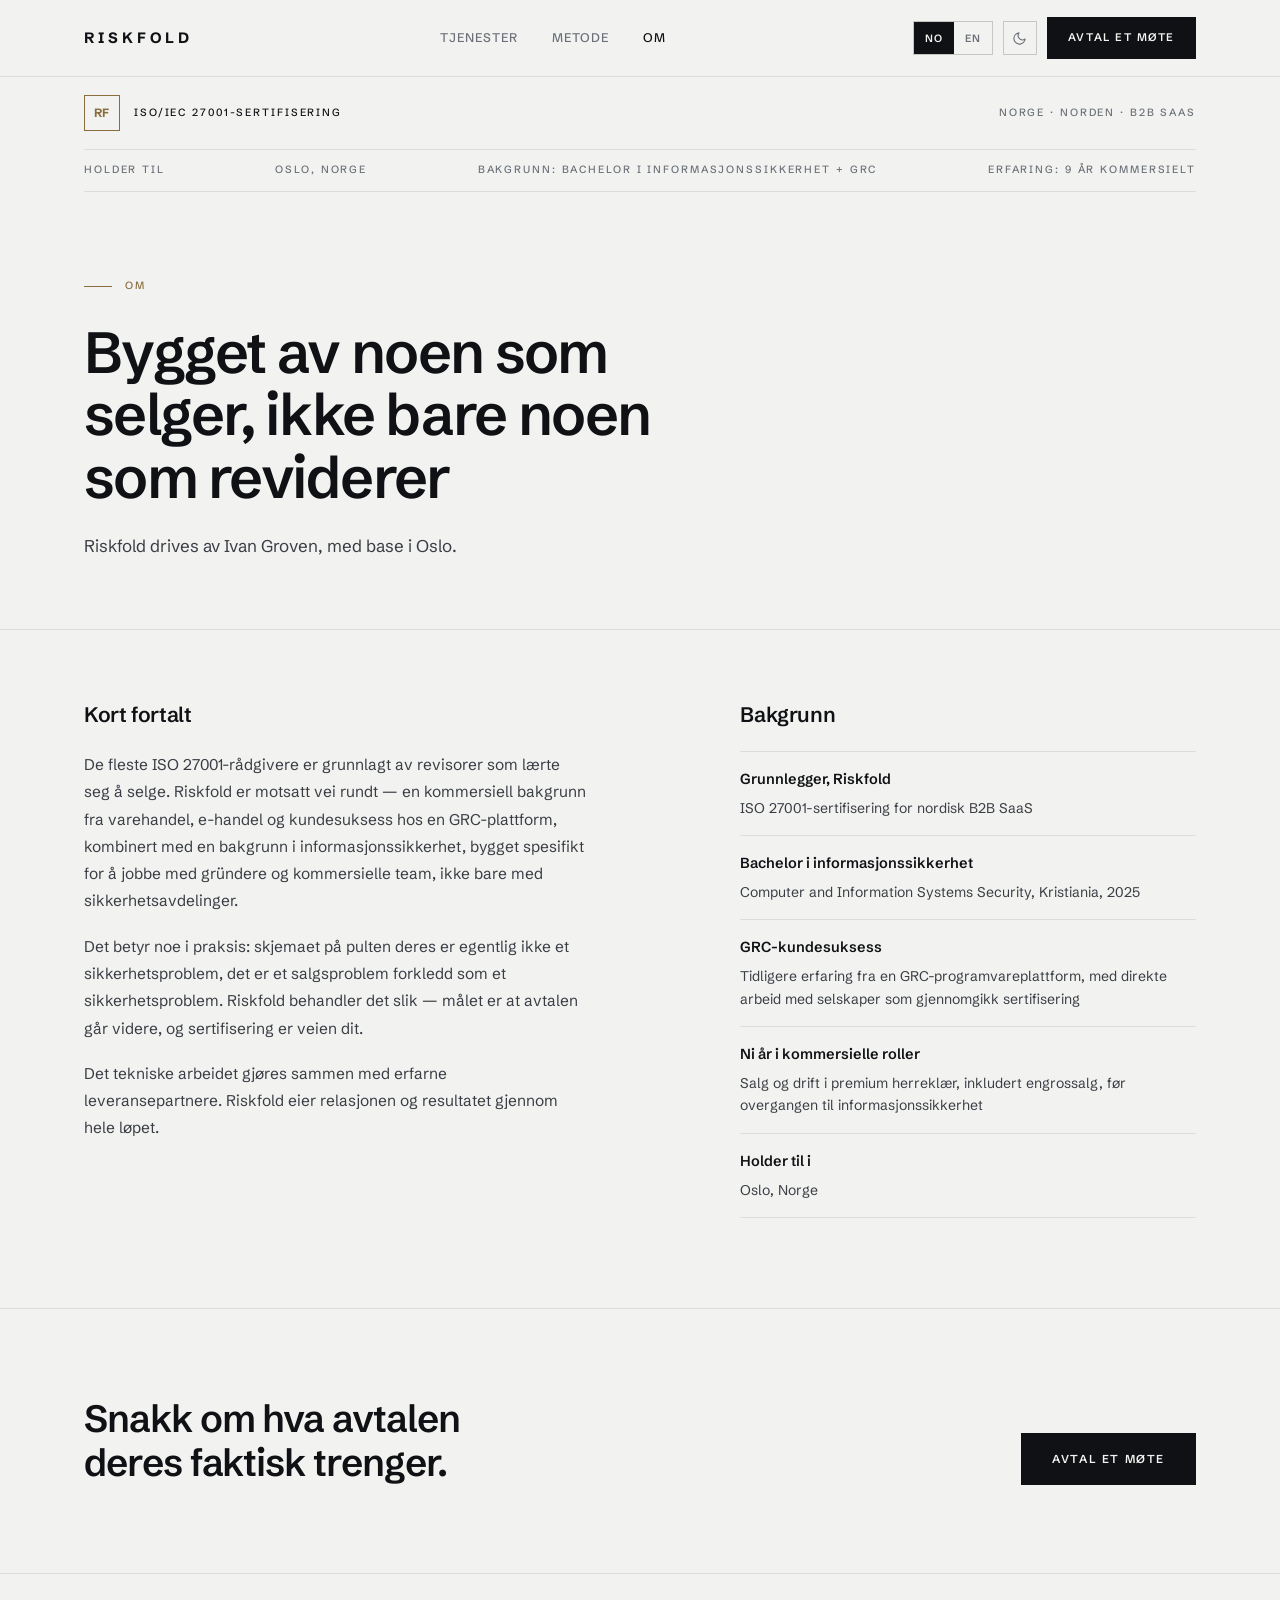
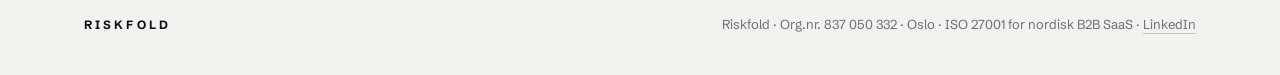
==== commit 0ef37f4e: "Riskfold V2.1 Cleaner language. Org number and calendar bookings" ====
--- a/about.html
+++ b/about.html
@@ -5,6 +5,7 @@
 <meta name="viewport" content="width=device-width, initial-scale=1">
 <title data-en="About — Riskfold">Om — Riskfold</title>
 <meta name="description" content="Riskfold bygges og drives av Ivan Groven, med base i Oslo." data-en="Riskfold is built and run by Ivan Groven, based in Oslo, Norway.">
+<link rel="canonical" href="https://www.riskfold.com/about.html">
 <link rel="preconnect" href="https://fonts.googleapis.com">
 <link rel="preconnect" href="https://fonts.gstatic.com" crossorigin>
 <link href="https://fonts.googleapis.com/css2?family=Schibsted+Grotesk:wght@400;500;600;700&display=swap" rel="stylesheet">
@@ -65,8 +66,8 @@
   <div class="specbar">
     <span class="label" data-en="Based in">Holder til</span>
     <span class="label" data-en="Oslo, Norway">Oslo, Norge</span>
-    <span class="label" data-en="Certification: Lead Implementer">Sertifisering: Lead Implementer</span>
-    <span class="label" data-en="Background: Commercial + GRC">Bakgrunn: Kommersielt + GRC</span>
+    <span class="label" data-en="Background: Bachelor's in Information Security + GRC">Bakgrunn: Bachelor i informasjonssikkerhet + GRC</span>
+    <span class="label" data-en="Experience: 9 years commercial">Erfaring: 9 år kommersielt</span>
   </div>
 </div>
 
@@ -82,17 +83,17 @@
   <div class="wrap bio-grid">
     <div>
       <h2 data-en="The short version">Kort fortalt</h2>
-      <p data-en="Most ISO 27001 consultancies are founded by auditors who learned to sell. Riskfold runs the other way round — a commercial background in retail, e-commerce, and customer success at a GRC platform, paired with a lead implementer certification, built specifically to work with founders and commercial teams rather than only with security departments.">De fleste ISO 27001-rådgivere er grunnlagt av revisorer som lærte seg å selge. Riskfold er motsatt vei rundt — en kommersiell bakgrunn fra varehandel, e-handel og kundesuksess hos en GRC-plattform, kombinert med en lead implementer-sertifisering, bygget spesifikt for å jobbe med gründere og kommersielle team, ikke bare med sikkerhetsavdelinger.</p>
+      <p data-en="Most ISO 27001 consultancies are founded by auditors who learned to sell. Riskfold runs the other way round — a commercial background in retail, e-commerce, and customer success at a GRC platform, paired with a background in information security built specifically to work with founders and commercial teams rather than only with security departments.">De fleste ISO 27001-rådgivere er grunnlagt av revisorer som lærte seg å selge. Riskfold er motsatt vei rundt — en kommersiell bakgrunn fra varehandel, e-handel og kundesuksess hos en GRC-plattform, kombinert med en bakgrunn i informasjonssikkerhet, bygget spesifikt for å jobbe med gründere og kommersielle team, ikke bare med sikkerhetsavdelinger.</p>
       <p data-en="That matters in practice: the questionnaire on your desk isn't really a security problem, it's a sales problem wearing a security costume. Riskfold treats it that way — the goal is the deal moving forward, and certification is how it gets there.">Det betyr noe i praksis: skjemaet på pulten deres er egentlig ikke et sikkerhetsproblem, det er et salgsproblem forkledd som et sikkerhetsproblem. Riskfold behandler det slik — målet er at avtalen går videre, og sertifisering er veien dit.</p>
-      <p data-en="Delivery on implementations is led by experienced delivery partners, each screened for a genuine certification track record before being assigned to a client. Riskfold owns the relationship and the outcome throughout.">Leveransen på implementeringer ledes av erfarne leveransepartnere, hver av dem vurdert for reell sertifiseringserfaring før de knyttes til en kunde. Riskfold eier relasjonen og resultatet gjennom hele løpet.</p>
+      <p data-en="Technical work is done together with experienced delivery partners. Riskfold owns the relationship and the outcome throughout.">Det tekniske arbeidet gjøres sammen med erfarne leveransepartnere. Riskfold eier relasjonen og resultatet gjennom hele løpet.</p>
     </div>
     <div>
       <h2 data-en="Background">Bakgrunn</h2>
       <ul class="creds">
-        <li><b data-en="Founder &amp; Principal, Riskfold">Grunnlegger og daglig leder, Riskfold</b><span data-en="ISO 27001 certification for Nordic B2B SaaS">ISO 27001-sertifisering for nordisk B2B SaaS</span></li>
-        <li><b data-en="ISO 27001 Lead Implementer">ISO 27001 Lead Implementer</b><span data-en="Certified">Sertifisert</span></li>
+        <li><b data-en="Founder, Riskfold">Grunnlegger, Riskfold</b><span data-en="ISO 27001 certification for Nordic B2B SaaS">ISO 27001-sertifisering for nordisk B2B SaaS</span></li>
+        <li><b data-en="Bachelor's in Information Security">Bachelor i informasjonssikkerhet</b><span data-en="Computer and Information Systems Security, Kristiania, 2025">Computer and Information Systems Security, Kristiania, 2025</span></li>
         <li><b data-en="GRC customer success">GRC-kundesuksess</b><span data-en="Prior experience inside a GRC software platform, working directly with companies going through certification">Tidligere erfaring fra en GRC-programvareplattform, med direkte arbeid med selskaper som gjennomgikk sertifisering</span></li>
-        <li><b data-en="Commercial background">Kommersiell bakgrunn</b><span data-en="Retail, e-commerce, and hospitality operations before moving into information security">Varehandel, e-handel og hotell-/restaurantdrift før overgangen til informasjonssikkerhet</span></li>
+        <li><b data-en="Nine years in commercial roles">Ni år i kommersielle roller</b><span data-en="Sales and operations in premium menswear, including wholesale, before moving into information security">Salg og drift i premium herreklær, inkludert engrossalg, før overgangen til informasjonssikkerhet</span></li>
         <li><b data-en="Based in">Holder til i</b><span data-en="Oslo, Norway">Oslo, Norge</span></li>
       </ul>
     </div>
@@ -109,7 +110,7 @@
 <footer>
   <div class="wrap foot-grid">
     <div class="foot-word">Riskfold</div>
-    <div class="foot-meta" data-en="Oslo, Norway · ISO 27001 for Nordic B2B SaaS · &lt;a href=&quot;https://www.linkedin.com/company/riskfold&quot; target=&quot;_blank&quot; rel=&quot;noopener&quot;&gt;LinkedIn&lt;/a&gt;">Oslo · ISO 27001 for nordisk B2B SaaS · <a href="https://www.linkedin.com/company/riskfold" target="_blank" rel="noopener">LinkedIn</a></div>
+    <div class="foot-meta" data-en="Riskfold · Org. no. 837 050 332 · Oslo, Norway · ISO 27001 for Nordic B2B SaaS · &lt;a href=&quot;https://www.linkedin.com/company/riskfold&quot; target=&quot;_blank&quot; rel=&quot;noopener&quot;&gt;LinkedIn&lt;/a&gt;">Riskfold · Org.nr. 837 050 332 · Oslo · ISO 27001 for nordisk B2B SaaS · <a href="https://www.linkedin.com/company/riskfold" target="_blank" rel="noopener">LinkedIn</a></div>
   </div>
 </footer>
 
--- a/styles.css
+++ b/styles.css
@@ -434,4 +434,21 @@
 }
 .form-group input:focus,.form-group textarea:focus{outline:none;border-color:var(--accent);}
 .form-group textarea{min-height:126px;resize:vertical;line-height:1.5;}
-.form-note{font-size:12.5px;color:var(--muted);margin-top:15px;}
+.form-note{font-size:12.5px;color:var(--muted);margin-top:15px;line-height:1.6;}
+
+/* Booking panel (A4) */
+.booking-panel{
+  border:1px solid var(--line);background:var(--surface);
+  padding:40px;margin-bottom:52px;
+}
+.booking-panel h2{font-weight:600;font-size:21px;margin-bottom:10px;letter-spacing:-.018em;}
+.booking-panel > p{font-size:15px;line-height:1.7;color:var(--body);margin-bottom:24px;max-width:52ch;}
+#my-cal-inline{width:100%;min-height:480px;border:1px solid var(--line);margin-bottom:20px;}
+.booking-fallback{width:100%;text-align:center;}
+@media (min-width:520px){ .booking-fallback{width:auto;} }
+
+.contact-divider{
+  display:flex;align-items:center;gap:16px;margin:0 0 44px;
+  color:var(--muted);font-size:11px;letter-spacing:.18em;text-transform:uppercase;font-weight:600;
+}
+.contact-divider::before,.contact-divider::after{content:'';flex:1;height:1px;background:var(--line);}
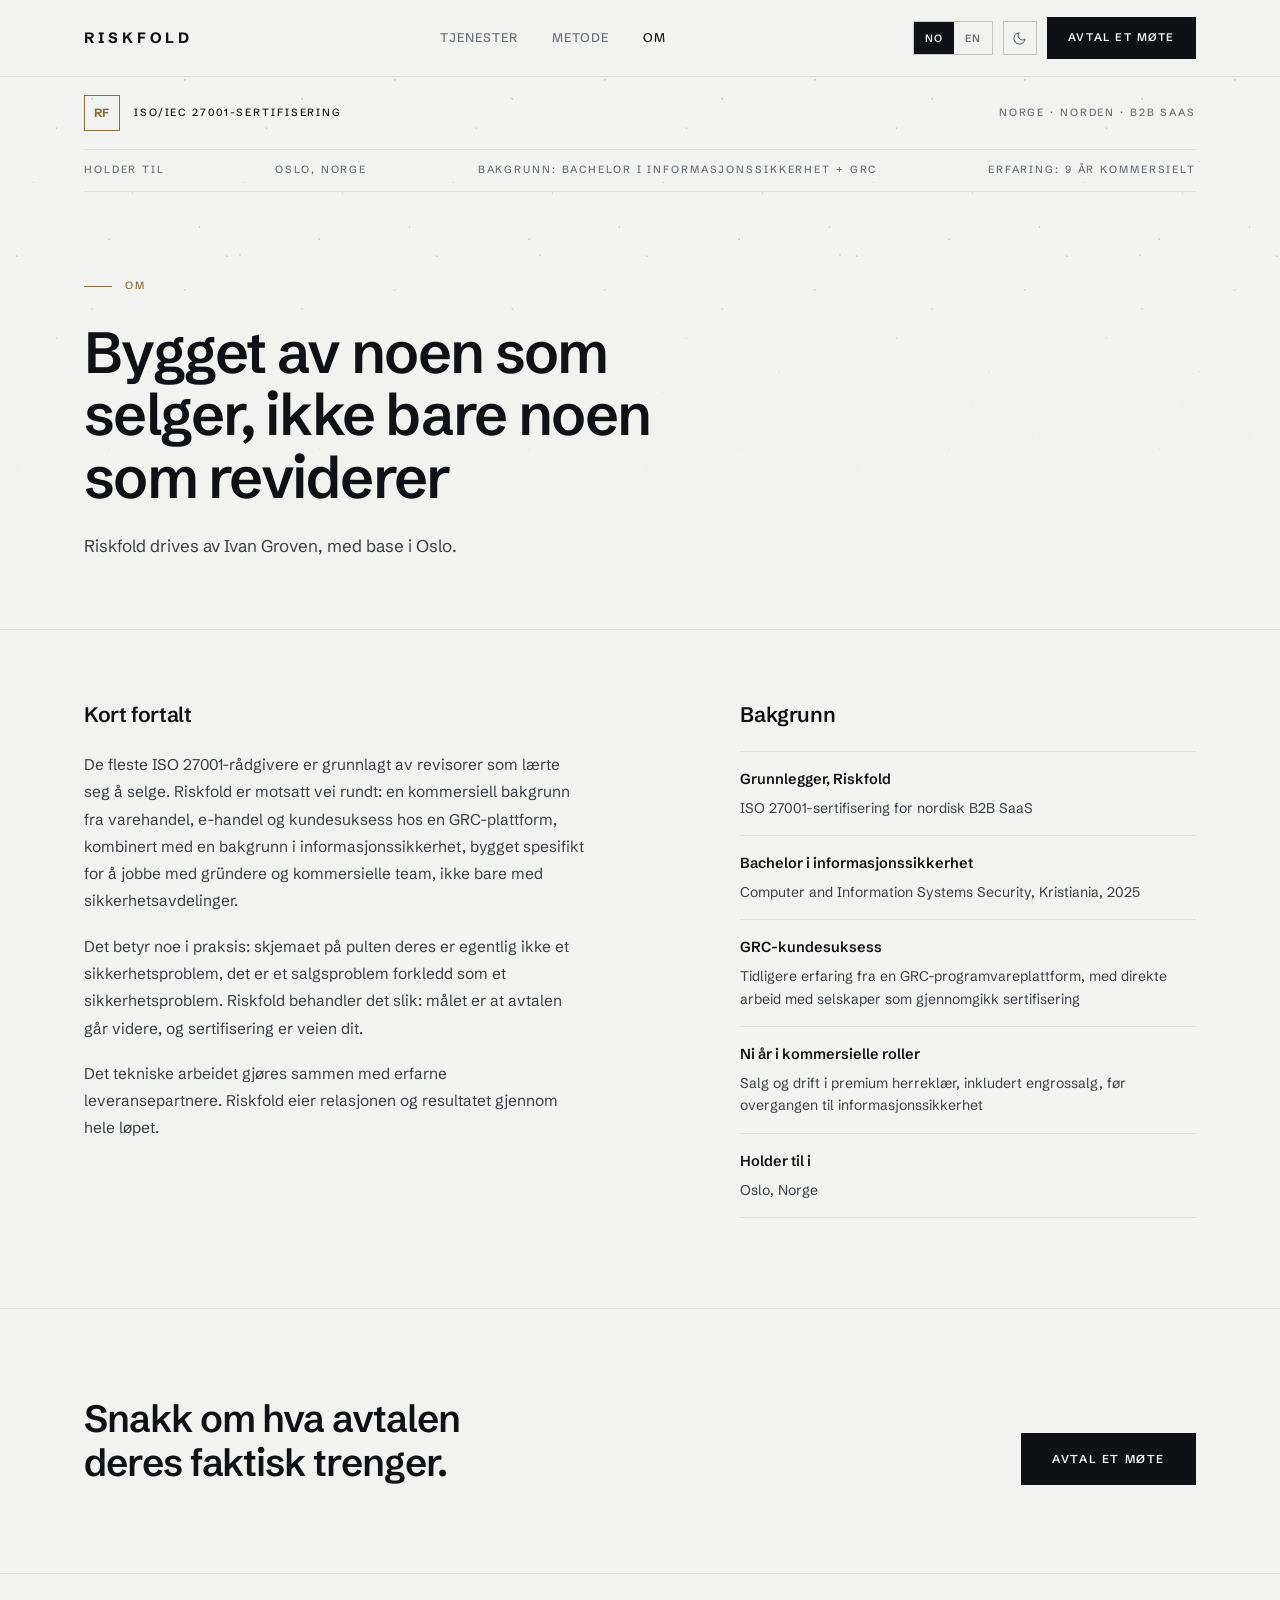
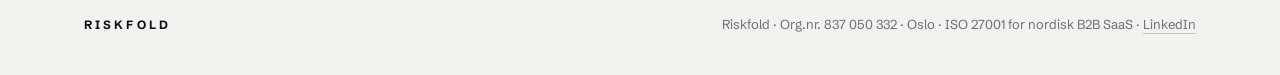
==== commit cee8e42e: "Updates on background" ====
--- a/about.html
+++ b/about.html
@@ -3,7 +3,7 @@
 <head>
 <meta charset="UTF-8">
 <meta name="viewport" content="width=device-width, initial-scale=1">
-<title data-en="About — Riskfold">Om — Riskfold</title>
+<title data-en="About | Riskfold">Om | Riskfold</title>
 <meta name="description" content="Riskfold bygges og drives av Ivan Groven, med base i Oslo." data-en="Riskfold is built and run by Ivan Groven, based in Oslo, Norway.">
 <link rel="canonical" href="https://www.riskfold.com/about.html">
 <link rel="preconnect" href="https://fonts.googleapis.com">
@@ -22,6 +22,7 @@
 <script src="nav.js" defer></script>
 </head>
 <body>
+<div class="atmosphere" aria-hidden="true"></div>
 
 <nav>
   <div class="wrap">
@@ -83,8 +84,8 @@
   <div class="wrap bio-grid">
     <div>
       <h2 data-en="The short version">Kort fortalt</h2>
-      <p data-en="Most ISO 27001 consultancies are founded by auditors who learned to sell. Riskfold runs the other way round — a commercial background in retail, e-commerce, and customer success at a GRC platform, paired with a background in information security built specifically to work with founders and commercial teams rather than only with security departments.">De fleste ISO 27001-rådgivere er grunnlagt av revisorer som lærte seg å selge. Riskfold er motsatt vei rundt — en kommersiell bakgrunn fra varehandel, e-handel og kundesuksess hos en GRC-plattform, kombinert med en bakgrunn i informasjonssikkerhet, bygget spesifikt for å jobbe med gründere og kommersielle team, ikke bare med sikkerhetsavdelinger.</p>
-      <p data-en="That matters in practice: the questionnaire on your desk isn't really a security problem, it's a sales problem wearing a security costume. Riskfold treats it that way — the goal is the deal moving forward, and certification is how it gets there.">Det betyr noe i praksis: skjemaet på pulten deres er egentlig ikke et sikkerhetsproblem, det er et salgsproblem forkledd som et sikkerhetsproblem. Riskfold behandler det slik — målet er at avtalen går videre, og sertifisering er veien dit.</p>
+      <p data-en="Most ISO 27001 consultancies are founded by auditors who learned to sell. Riskfold runs the other way round: a commercial background in retail, e-commerce, and customer success at a GRC platform, paired with a background in information security built specifically to work with founders and commercial teams rather than only with security departments.">De fleste ISO 27001-rådgivere er grunnlagt av revisorer som lærte seg å selge. Riskfold er motsatt vei rundt: en kommersiell bakgrunn fra varehandel, e-handel og kundesuksess hos en GRC-plattform, kombinert med en bakgrunn i informasjonssikkerhet, bygget spesifikt for å jobbe med gründere og kommersielle team, ikke bare med sikkerhetsavdelinger.</p>
+      <p data-en="That matters in practice: the questionnaire on your desk isn't really a security problem, it's a sales problem wearing a security costume. Riskfold treats it that way: the goal is the deal moving forward, and certification is how it gets there.">Det betyr noe i praksis: skjemaet på pulten deres er egentlig ikke et sikkerhetsproblem, det er et salgsproblem forkledd som et sikkerhetsproblem. Riskfold behandler det slik: målet er at avtalen går videre, og sertifisering er veien dit.</p>
       <p data-en="Technical work is done together with experienced delivery partners. Riskfold owns the relationship and the outcome throughout.">Det tekniske arbeidet gjøres sammen med erfarne leveransepartnere. Riskfold eier relasjonen og resultatet gjennom hele løpet.</p>
     </div>
     <div>
--- a/styles.css
+++ b/styles.css
@@ -1,5 +1,5 @@
 /* ==========================================================
-   RISKFOLD 2.0 — design system
+   RISKFOLD 2.0 - design system
    Schibsted Grotesk · light default, dark theme via [data-theme]
    ========================================================== */
 
@@ -36,6 +36,7 @@
 
 body{
   max-width:100%;
+  position:relative;
   background:var(--bg);
   color:var(--ink);
   font-family:'Schibsted Grotesk',-apple-system,BlinkMacSystemFont,'Segoe UI',sans-serif;
@@ -215,7 +216,7 @@
 .cta-quiet:hover{color:var(--accent);border-color:var(--accent);}
 
 /* ==========================================================
-   SIGNATURE — the deliverables ledger
+   SIGNATURE - the deliverables ledger
    ========================================================== */
 
 .ledger{border-bottom:1px solid var(--line);padding:80px 0 0;}
@@ -332,7 +333,7 @@
 .foot-meta a:hover{color:var(--accent);border-color:var(--accent);}
 
 /* ==========================================================
-   INNER PAGES — shared pagehead
+   INNER PAGES - shared pagehead
    ========================================================== */
 
 .pagehead{padding:86px 0 68px;border-bottom:1px solid var(--line);}
@@ -340,7 +341,7 @@
 .page-sub{font-size:17px;line-height:1.65;color:var(--body);max-width:58ch;}
 
 /* ==========================================================
-   SERVICES — tier rows
+   SERVICES - tier rows
    ========================================================== */
 
 .tiers{padding:68px 0 90px;border-bottom:1px solid var(--line);}
@@ -374,7 +375,7 @@
 .tier-meta-val{color:var(--body);}
 
 /* ==========================================================
-   APPROACH — timeline
+   APPROACH - timeline
    ========================================================== */
 
 .timeline{padding:68px 0 0;border-bottom:1px solid var(--line);}
@@ -391,7 +392,7 @@
 .callout-box strong{color:var(--ink);font-weight:600;}
 
 /* ==========================================================
-   ABOUT — bio grid
+   ABOUT - bio grid
    ========================================================== */
 
 .bio{padding:68px 0 90px;border-bottom:1px solid var(--line);}
@@ -408,6 +409,8 @@
    ========================================================== */
 
 .contact-wrap{padding:68px 0 90px;}
+.wrap-wide{max-width:1500px;margin:0 auto;padding:0 44px;}
+@media (max-width:720px){ .wrap-wide{padding:0 22px;} }
 .contact-grid{display:grid;grid-template-columns:0.85fr 1.3fr;gap:64px;}
 @media (max-width:900px){ .contact-grid{grid-template-columns:1fr;gap:44px;} }
 
@@ -443,12 +446,58 @@
 }
 .booking-panel h2{font-weight:600;font-size:21px;margin-bottom:10px;letter-spacing:-.018em;}
 .booking-panel > p{font-size:15px;line-height:1.7;color:var(--body);margin-bottom:24px;max-width:52ch;}
-#my-cal-inline{width:100%;min-height:480px;border:1px solid var(--line);margin-bottom:20px;}
-.booking-fallback{width:100%;text-align:center;}
-@media (min-width:520px){ .booking-fallback{width:auto;} }
+#my-cal-inline{width:100%;height:950px;border:1px solid var(--line);margin-bottom:20px;}
 
 .contact-divider{
   display:flex;align-items:center;gap:16px;margin:0 0 44px;
   color:var(--muted);font-size:11px;letter-spacing:.18em;text-transform:uppercase;font-weight:600;
 }
 .contact-divider::before,.contact-divider::after{content:'';flex:1;height:1px;background:var(--line);}
+
+/* ==========================================================
+   ATMOSPHERE — quiet dot texture, confined to the page threshold
+   (nav + hero only). Reads as fine paper grain in light mode,
+   a faint starfield in dark mode. Same pattern, same values —
+   only --ink changes between themes.
+   ========================================================== */
+
+.atmosphere{
+  position:absolute;
+  top:0; left:0; right:0;
+  height:600px;
+  z-index:-1;
+  pointer-events:none;
+  overflow:hidden;
+}
+.atmosphere::before{
+  content:'';position:absolute;inset:0;opacity:.16;
+  background-image:
+    radial-gradient(1.6px 1.6px at 8% 22%, var(--ink) 50%, transparent 60%),
+    radial-gradient(1.2px 1.2px at 27% 61%, var(--ink) 50%, transparent 60%),
+    radial-gradient(2px 2px at 52% 14%, var(--ink) 50%, transparent 60%),
+    radial-gradient(1.3px 1.3px at 71% 77%, var(--ink) 50%, transparent 60%),
+    radial-gradient(1.7px 1.7px at 88% 38%, var(--ink) 50%, transparent 60%),
+    radial-gradient(1.1px 1.1px at 16% 87%, var(--ink) 50%, transparent 60%),
+    radial-gradient(1.9px 1.9px at 44% 47%, var(--ink) 50%, transparent 60%),
+    radial-gradient(1.3px 1.3px at 63% 92%, var(--ink) 50%, transparent 60%),
+    radial-gradient(1.5px 1.5px at 95% 8%, var(--ink) 50%, transparent 60%);
+  background-size:210px 210px;
+  -webkit-mask-image:linear-gradient(to bottom, black 0%, black 35%, transparent 85%);
+          mask-image:linear-gradient(to bottom, black 0%, black 35%, transparent 85%);
+}
+.atmosphere::after{
+  content:'';position:absolute;inset:0;opacity:.12;
+  background-image:
+    radial-gradient(1px 1px at 20% 30%, var(--ink) 50%, transparent 60%),
+    radial-gradient(1.4px 1.4px at 60% 55%, var(--ink) 50%, transparent 60%),
+    radial-gradient(1px 1px at 80% 20%, var(--ink) 50%, transparent 60%),
+    radial-gradient(1.2px 1.2px at 38% 82%, var(--ink) 50%, transparent 60%),
+    radial-gradient(1px 1px at 10% 70%, var(--ink) 50%, transparent 60%);
+  background-size:300px 300px;
+  background-position:60px 90px;
+  -webkit-mask-image:linear-gradient(to bottom, black 0%, black 35%, transparent 85%);
+          mask-image:linear-gradient(to bottom, black 0%, black 35%, transparent 85%);
+}
+@media (prefers-contrast:more){
+  .atmosphere{display:none;}
+}
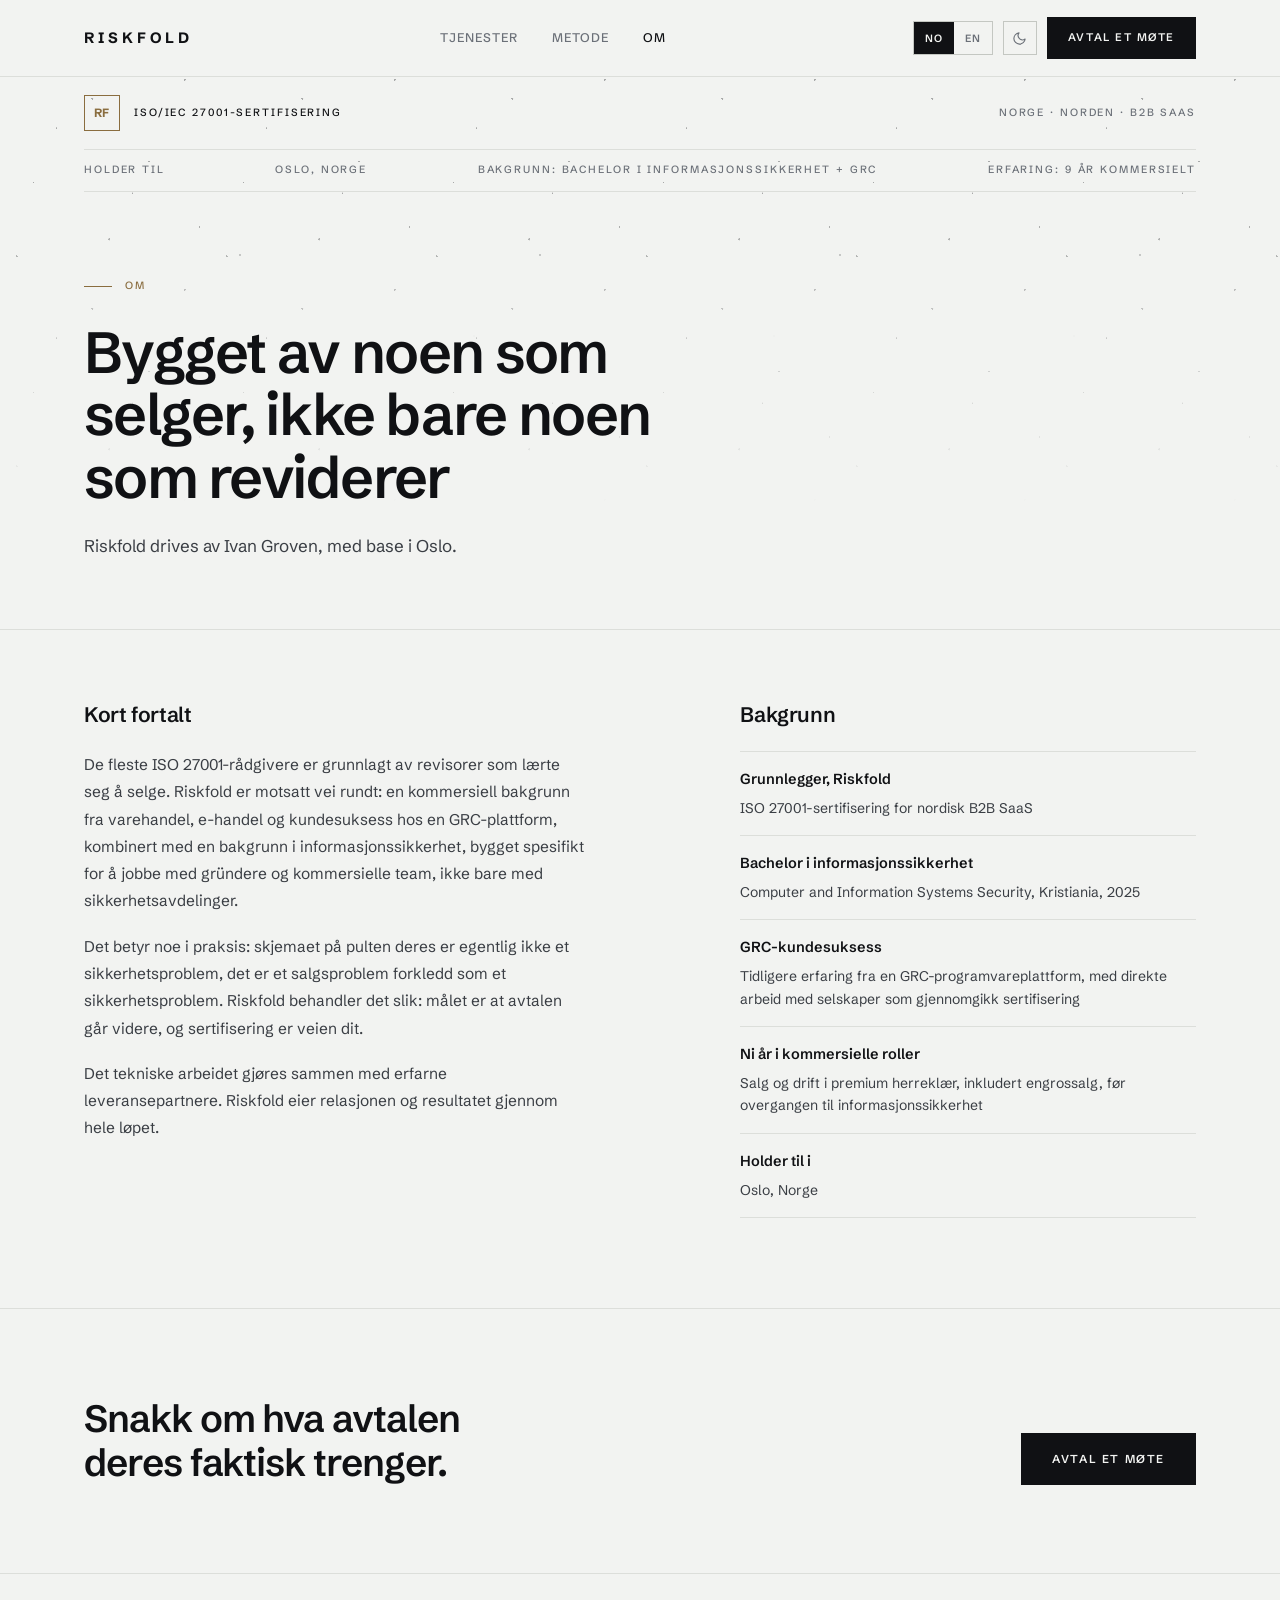
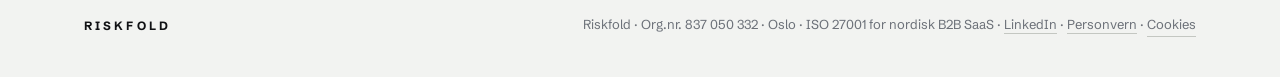
==== commit 71aa18a5: "Added Google Analytics & Cookies" ====
--- a/about.html
+++ b/about.html
@@ -3,6 +3,13 @@
 <head>
 <meta charset="UTF-8">
 <meta name="viewport" content="width=device-width, initial-scale=1">
+
+<!-- Google tag (gtag.js) — loaded only after cookie consent, see nav.js -->
+<script>
+  window.dataLayer = window.dataLayer || [];
+  function gtag(){dataLayer.push(arguments);}
+</script>
+
 <title data-en="About | Riskfold">Om | Riskfold</title>
 <meta name="description" content="Riskfold bygges og drives av Ivan Groven, med base i Oslo." data-en="Riskfold is built and run by Ivan Groven, based in Oslo, Norway.">
 <link rel="canonical" href="https://www.riskfold.com/about.html">
@@ -111,9 +118,19 @@
 <footer>
   <div class="wrap foot-grid">
     <div class="foot-word">Riskfold</div>
-    <div class="foot-meta" data-en="Riskfold · Org. no. 837 050 332 · Oslo, Norway · ISO 27001 for Nordic B2B SaaS · &lt;a href=&quot;https://www.linkedin.com/company/riskfold&quot; target=&quot;_blank&quot; rel=&quot;noopener&quot;&gt;LinkedIn&lt;/a&gt;">Riskfold · Org.nr. 837 050 332 · Oslo · ISO 27001 for nordisk B2B SaaS · <a href="https://www.linkedin.com/company/riskfold" target="_blank" rel="noopener">LinkedIn</a></div>
+    <div class="foot-meta" data-en="Riskfold · Org. no. 837 050 332 · Oslo, Norway · ISO 27001 for Nordic B2B SaaS · &lt;a href=&quot;https://www.linkedin.com/company/riskfold&quot; target=&quot;_blank&quot; rel=&quot;noopener&quot;&gt;LinkedIn&lt;/a&gt; · &lt;a href=&quot;privacy.html&quot;&gt;Privacy&lt;/a&gt; · &lt;button type=&quot;button&quot; class=&quot;cookie-settings-link&quot;&gt;Cookies&lt;/button&gt;">Riskfold · Org.nr. 837 050 332 · Oslo · ISO 27001 for nordisk B2B SaaS · <a href="https://www.linkedin.com/company/riskfold" target="_blank" rel="noopener">LinkedIn</a> · <a href="privacy.html">Personvern</a> · <button type="button" class="cookie-settings-link">Cookies</button></div>
   </div>
 </footer>
 
+
+<div class="cookie-banner" id="cookieBanner" role="dialog" aria-live="polite" aria-label="Informasjonskapsler">
+  <div class="cookie-banner-inner">
+    <p class="cookie-text" data-en="We use Google Analytics to understand how the site is used. No tracking cookies are set until you accept. Read more in our &lt;a href=&quot;privacy.html&quot;&gt;privacy policy&lt;/a&gt;.">Vi bruker Google Analytics for å forstå hvordan siden brukes. Ingen sporingsinformasjonskapsler settes før du godtar. Les mer i <a href="privacy.html">personvernerklæringen</a>.</p>
+    <div class="cookie-actions">
+      <button type="button" class="cta-ghost cookie-decline" data-en="Decline">Avvis</button>
+      <button type="button" class="cta-primary cookie-accept" data-en="Accept">Godta</button>
+    </div>
+  </div>
+</div>
 </body>
 </html>
--- a/styles.css
+++ b/styles.css
@@ -470,7 +470,7 @@
   overflow:hidden;
 }
 .atmosphere::before{
-  content:'';position:absolute;inset:0;opacity:.16;
+  content:'';position:absolute;inset:0;opacity:.32;
   background-image:
     radial-gradient(1.6px 1.6px at 8% 22%, var(--ink) 50%, transparent 60%),
     radial-gradient(1.2px 1.2px at 27% 61%, var(--ink) 50%, transparent 60%),
@@ -486,7 +486,7 @@
           mask-image:linear-gradient(to bottom, black 0%, black 35%, transparent 85%);
 }
 .atmosphere::after{
-  content:'';position:absolute;inset:0;opacity:.12;
+  content:'';position:absolute;inset:0;opacity:.24;
   background-image:
     radial-gradient(1px 1px at 20% 30%, var(--ink) 50%, transparent 60%),
     radial-gradient(1.4px 1.4px at 60% 55%, var(--ink) 50%, transparent 60%),
@@ -501,3 +501,60 @@
 @media (prefers-contrast:more){
   .atmosphere{display:none;}
 }
+
+/* ==========================================================
+   COOKIE CONSENT
+   ========================================================== */
+
+.foot-meta .cookie-settings-link{
+  background:none;border:none;padding:0;cursor:pointer;
+  font:inherit;color:var(--muted);text-decoration:none;
+  border-bottom:1px solid var(--line-2);padding-bottom:1px;
+  transition:color .2s,border-color .2s;
+}
+.foot-meta .cookie-settings-link:hover{color:var(--accent);border-color:var(--accent);}
+
+.cookie-banner{
+  position:fixed;left:0;right:0;bottom:0;z-index:200;
+  background:var(--surface);border-top:1px solid var(--line);
+  padding:22px 0;
+  transform:translateY(100%);opacity:0;
+  transition:transform .35s ease,opacity .35s ease;
+  pointer-events:none;
+}
+.cookie-banner.visible{transform:translateY(0);opacity:1;pointer-events:auto;}
+
+.cookie-banner-inner{
+  max-width:var(--maxw);margin:0 auto;padding:0 44px;
+  display:flex;align-items:center;justify-content:space-between;gap:32px;flex-wrap:wrap;
+}
+@media (max-width:720px){ .cookie-banner-inner{padding:0 22px;} }
+
+.cookie-text{font-size:13.5px;line-height:1.6;color:var(--body);max-width:60ch;}
+.cookie-text a{color:var(--ink);text-decoration:none;border-bottom:1px solid var(--line-2);padding-bottom:1px;transition:color .2s,border-color .2s;}
+.cookie-text a:hover{color:var(--accent);border-color:var(--accent);}
+.cookie-actions{display:flex;gap:12px;flex:none;}
+.cookie-actions .cta-ghost,.cookie-actions .cta-primary{
+  padding:12px 22px;font-size:10.5px;
+}
+@media (max-width:600px){
+  .cookie-banner-inner{flex-direction:column;align-items:stretch;gap:16px;}
+  .cookie-actions{width:100%;}
+  .cookie-actions .cta-ghost,.cookie-actions .cta-primary{flex:1;text-align:center;}
+}
+
+/* ==========================================================
+   LEGAL / PRIVACY PAGE
+   ========================================================== */
+
+.legal{padding:68px 0 100px;}
+.legal-updated{font-size:13px;color:var(--muted);margin-bottom:56px;}
+.legal-section{max-width:72ch;padding:32px 0;border-top:1px solid var(--line);}
+.legal-section:first-of-type{border-top:none;padding-top:0;}
+.legal-section h2{font-weight:600;font-size:19px;letter-spacing:-.015em;margin-bottom:14px;}
+.legal-section p{font-size:15px;line-height:1.75;color:var(--body);margin-bottom:14px;}
+.legal-section p:last-child{margin-bottom:0;}
+.legal-section ul{margin:0 0 14px 20px;padding:0;}
+.legal-section li{font-size:15px;line-height:1.75;color:var(--body);margin-bottom:8px;}
+.legal-section a{color:var(--ink);text-decoration:none;border-bottom:1px solid var(--line-2);padding-bottom:1px;transition:color .2s,border-color .2s;}
+.legal-section a:hover{color:var(--accent);border-color:var(--accent);}
